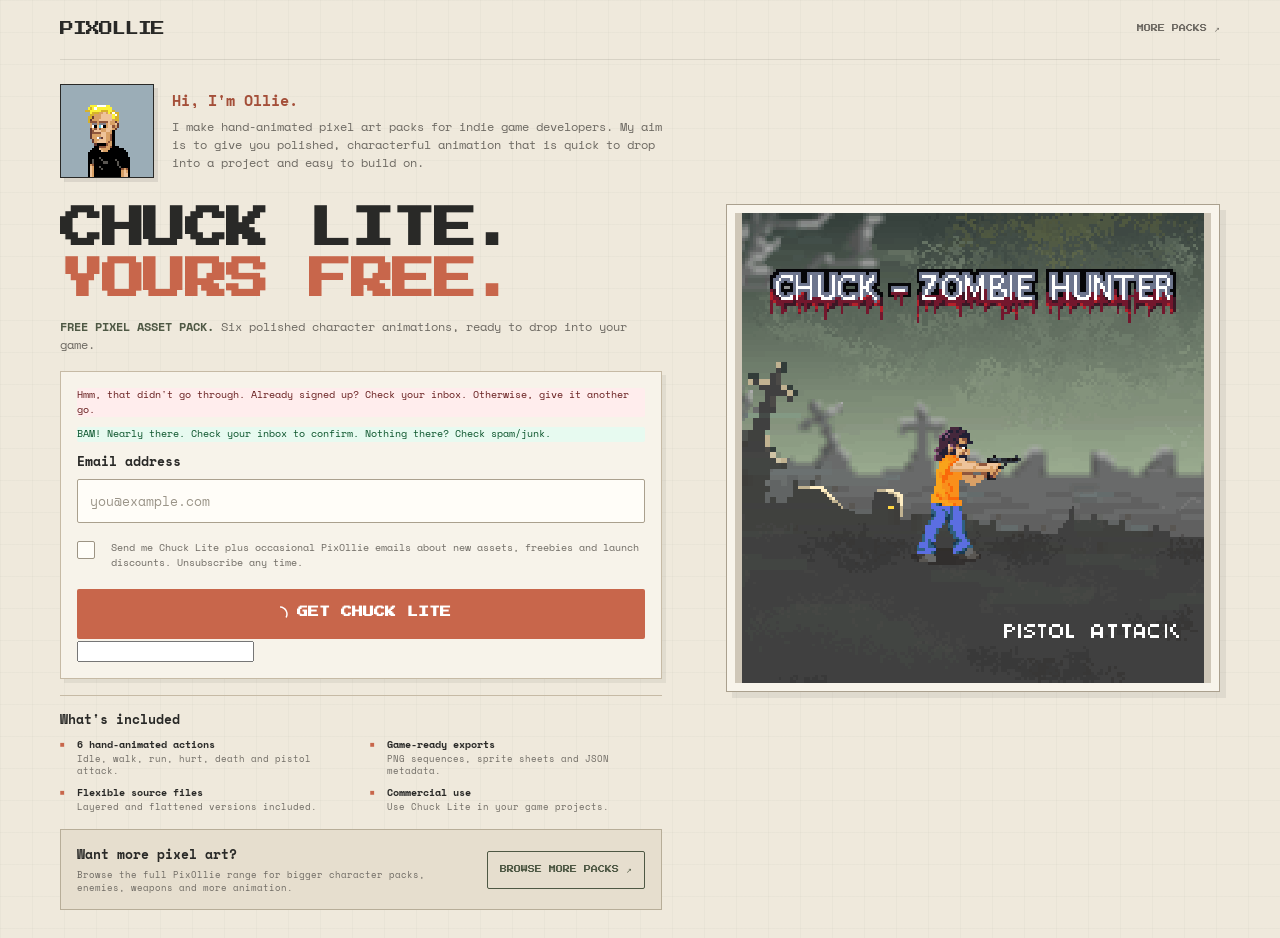
==== index.html @ 33d38ae0 "Add files via upload" ====
<!doctype html>
<html lang="en">
<head>
  <meta charset="utf-8">
  <meta name="viewport" content="width=device-width, initial-scale=1">
  <meta name="description" content="Free hand-animated pixel art game assets from PixOllie. Get Chuck Lite free and browse more pixel art packs.">
  <meta name="theme-color" content="#efe9dc">
  <title>PixOllie | Free Pixel Art Game Assets</title>
  <link rel="canonical" href="https://pixollie.com/">

  <link rel="preconnect" href="https://fonts.googleapis.com">
  <link rel="preconnect" href="https://fonts.gstatic.com" crossorigin>
  <link href="https://fonts.googleapis.com/css2?family=Press+Start+2P&family=Space+Mono:wght@400;700&display=swap" rel="stylesheet">
  <link rel="stylesheet" href="https://sibforms.com/forms/end-form/build/sib-styles.css">
  <link rel="stylesheet" href="styles.css?v=10">

  <style>
    /* Brevo integration overrides. Structure stays Brevo-native so their JS works. */
    .signup-card .sib-form {
      padding: 0 !important;
      background: transparent !important;
      text-align: left !important;
    }

    .signup-card #sib-form-container,
    .signup-card #sib-container {
      width: 100% !important;
      max-width: none !important;
      margin: 0 !important;
      padding: 0 !important;
      background: transparent !important;
      border: 0 !important;
      border-radius: 0 !important;
      text-align: left !important;
    }

    .signup-card #sib-form > div:nth-of-type(1),
    .signup-card #sib-form > div:nth-of-type(2) {
      display: none !important;
    }

    .signup-card #sib-form > div {
      padding: 0 !important;
      margin: 0 !important;
    }

    .signup-card .sib-input,
    .signup-card .sib-optin,
    .signup-card .sib-form-block {
      padding: 0 !important;
      margin: 0 !important;
    }

    .signup-card .form__label-row {
      display: block !important;
    }

    .signup-card .entry__label {
      display: block !important;
      margin: 0 0 8px !important;
      color: var(--ink) !important;
      font-family: "Space Mono", monospace !important;
      font-size: 13px !important;
      font-weight: 700 !important;
    }

    .signup-card .entry__field {
      padding: 0 !important;
      border: 0 !important;
      background: transparent !important;
    }

    .signup-card input.input {
      width: 100% !important;
      height: auto !important;
      padding: 11px 12px !important;
      border: 1px solid #aaa08e !important;
      border-radius: 2px !important;
      outline: none !important;
      background: #fffdf8 !important;
      color: var(--ink) !important;
      font-family: "Space Mono", monospace !important;
      font-size: 13px !important;
    }

    .signup-card .entry__specification {
      display: none !important;
    }

    .signup-card .sib-optin {
      margin-top: 12px !important;
    }

    .signup-card .entry__choice label {
      display: grid !important;
      grid-template-columns: 18px 1fr !important;
      gap: 9px !important;
      align-items: start !important;
      color: var(--muted) !important;
      font-family: "Space Mono", monospace !important;
      font-size: 9px !important;
      line-height: 1.45 !important;
      cursor: pointer !important;
    }

    .signup-card .entry__choice label > span:last-child,
    .signup-card .entry__choice label > span:last-child p {
      margin: 0 !important;
      color: var(--muted) !important;
      font-family: "Space Mono", monospace !important;
      font-size: 9px !important;
      line-height: 1.45 !important;
    }

    .signup-card .checkbox {
      width: 16px !important;
      height: 16px !important;
      margin: 1px 0 0 !important;
      border: 1px solid #9d9484 !important;
      border-radius: 2px !important;
      background: #fffdf8 !important;
    }

    .signup-card .input_replaced:checked + .checkbox {
      border-color: var(--accent) !important;
      background: var(--accent) !important;
    }

    .signup-card .g-recaptcha-v3 {
      display: none !important;
    }

    .signup-card .sib-form-block__button {
      display: inline-flex !important;
      align-items: center !important;
      justify-content: center !important;
      gap: 9px !important;
      width: 100% !important;
      min-height: 50px !important;
      margin-top: 14px !important;
      padding: 14px 18px !important;
      border: 0 !important;
      border-radius: 2px !important;
      background: var(--accent) !important;
      color: #fff !important;
      font-family: "Press Start 2P", monospace !important;
      font-size: 11px !important;
      line-height: 1.35 !important;
      text-align: center !important;
      cursor: pointer !important;
    }

    .signup-card .sib-form-block__button:hover,
    .signup-card .sib-form-block__button:focus-visible {
      background: var(--accent-dark) !important;
    }

    .signup-card .progress-indicator__icon {
      width: 16px !important;
      height: 16px !important;
      min-width: 16px !important;
      max-width: 16px !important;
      flex: 0 0 16px !important;
      fill: currentColor !important;
    }

    .signup-card .sib-form-message-panel {
      max-width: none !important;
      margin: 0 0 10px !important;
      border-width: 1px !important;
      border-radius: 2px !important;
      font-family: "Space Mono", monospace !important;
      font-size: 10px !important;
      text-align: left !important;
    }

    .signup-card .sib-form-message-panel__text {
      justify-content: flex-start !important;
      text-align: left !important;
    }

    .signup-card .sib-notification__icon {
      display: none !important;
    }
  
    /* Fix consent row spacing/alignment */
    .signup-card .entry__choice {
      width: 100% !important;
    }

    .signup-card .entry__choice > label {
      display: flex !important;
      align-items: flex-start !important;
      gap: 12px !important;
      width: 100% !important;
      margin: 0 !important;
      padding: 2px 0 0 !important;
    }

    .signup-card .entry__choice .input_replaced {
      position: absolute !important;
      opacity: 0 !important;
      pointer-events: none !important;
    }

    .signup-card .entry__choice .checkbox {
      flex: 0 0 18px !important;
      width: 18px !important;
      height: 18px !important;
      margin: 1px 0 0 !important;
    }

    .signup-card .entry__choice > label > span:last-child {
      display: block !important;
      flex: 1 1 auto !important;
      min-width: 0 !important;
      margin: 0 !important;
      padding: 0 !important;
    }

    .signup-card .entry__choice > label > span:last-child p {
      margin: 0 !important;
      padding: 0 !important;
      color: var(--muted) !important;
      font-family: "Space Mono", monospace !important;
      font-size: 10px !important;
      line-height: 1.5 !important;
      text-align: left !important;
    }

  
    /* v9: hard reset Brevo consent-row positioning */
    .signup-card .sib-optin .entry__choice {
      width: 100% !important;
      margin: 0 !important;
      padding: 0 !important;
    }

    .signup-card .sib-optin .entry__choice > label {
      position: relative !important;
      display: grid !important;
      grid-template-columns: 20px minmax(0, 1fr) !important;
      column-gap: 14px !important;
      align-items: start !important;
      width: 100% !important;
      margin: 0 !important;
      padding: 0 !important;
    }

    .signup-card .sib-optin .entry__choice > label > .input_replaced {
      position: absolute !important;
      left: 0 !important;
      top: 0 !important;
      width: 20px !important;
      height: 20px !important;
      margin: 0 !important;
      opacity: 0 !important;
      pointer-events: none !important;
    }

    .signup-card .sib-optin .entry__choice > label > .checkbox {
      position: static !important;
      inset: auto !important;
      float: none !important;
      display: block !important;
      grid-column: 1 !important;
      grid-row: 1 !important;
      width: 18px !important;
      height: 18px !important;
      min-width: 18px !important;
      margin: 1px 0 0 !important;
      padding: 0 !important;
      transform: none !important;
    }

    .signup-card .sib-optin .entry__choice > label > span:last-child {
      position: static !important;
      float: none !important;
      display: block !important;
      grid-column: 2 !important;
      grid-row: 1 !important;
      min-width: 0 !important;
      width: auto !important;
      margin: 0 !important;
      padding: 0 !important;
      transform: none !important;
      text-indent: 0 !important;
    }

    .signup-card .sib-optin .entry__choice > label > span:last-child p {
      display: block !important;
      margin: 0 !important;
      padding: 0 !important;
      text-indent: 0 !important;
      color: var(--muted) !important;
      font-family: "Space Mono", monospace !important;
      font-size: 10px !important;
      line-height: 1.5 !important;
      text-align: left !important;
    }

  
    /* v10: constrain Brevo checkbox tick so it cannot render as a giant page-wide checkmark */
    .signup-card .checkbox_tick_positive {
      position: relative !important;
      overflow: hidden !important;
    }

    .signup-card .checkbox_tick_positive::after {
      content: "" !important;
      display: none !important;
      position: absolute !important;
      left: 5px !important;
      top: 1px !important;
      width: 5px !important;
      height: 10px !important;
      border: solid #ffffff !important;
      border-width: 0 2px 2px 0 !important;
      transform: rotate(45deg) !important;
      transform-origin: center !important;
      box-sizing: border-box !important;
    }

    .signup-card .input_replaced:checked + .checkbox_tick_positive::after {
      display: block !important;
    }

  </style>
</head>

<body>
  <main class="page-shell" id="top">
    <header class="topbar">
      <a class="brand" href="#top" aria-label="PixOllie home">PIXOLLIE</a>
      <a class="top-link" href="https://pixollie.itch.io/" target="_blank" rel="noopener noreferrer">MORE PACKS ↗</a>
    </header>

    <section class="about-strip" aria-labelledby="about-title">
      <img class="avatar" src="assets/ollie-avatar.jpg" alt="Pixel art portrait of Ollie, creator of PixOllie">
      <div class="about-copy">
        <h2 id="about-title">Hi, I'm Ollie.</h2>
        <p>
          I make hand-animated pixel art packs for indie game developers.
          My aim is to give you polished, characterful animation that is quick to drop into a project and easy to build on.
        </p>
      </div>
    </section>

    <section class="hero">
      <div class="left-col">
        <div class="intro">
          <h1>CHUCK LITE.<br><span>YOURS FREE.</span></h1>
          <p class="product-summary">
            <strong>FREE PIXEL ASSET PACK.</strong>
            Six polished character animations, ready to drop into your game.
          </p>
        </div>

        <div class="signup-card">
          <div class="sib-form" style="text-align: center;
         background-color: #EFF2F7; 
        
        
        
        ">
  <div id="sib-form-container" class="sib-form-container">
    <div id="error-message" class="sib-form-message-panel" style="font-family:Helvetica, sans-serif; font-size:16px; text-align:left; color:#661d1d; background-color:#ffeded; border-color:#ff4949; border-radius:3px;
        max-width:540px;">
      <div class="sib-form-message-panel__text sib-form-message-panel__text--center">
        <svg viewBox="0 0 512 512" class="sib-icon sib-notification__icon">
          <path d="M256 40c118.621 0 216 96.075 216 216 0 119.291-96.61 216-216 216-119.244 0-216-96.562-216-216 0-119.203 96.602-216 216-216m0-32C119.043 8 8 119.083 8 256c0 136.997 111.043 248 248 248s248-111.003 248-248C504 119.083 392.957 8 256 8zm-11.49 120h22.979c6.823 0 12.274 5.682 11.99 12.5l-7 168c-.268 6.428-5.556 11.5-11.99 11.5h-8.979c-6.433 0-11.722-5.073-11.99-11.5l-7-168c-.283-6.818 5.167-12.5 11.99-12.5zM256 340c-15.464 0-28 12.536-28 28s12.536 28 28 28 28-12.536 28-28-12.536-28-28-28z" />
        </svg>
        <span class="sib-form-message-panel__inner-text">


                Hmm, that didn't go through. Already signed up? Check your inbox. Otherwise, give it another go.
              
            
          </span>
      </div>
    </div>
    <div></div>
    <div id="success-message" class="sib-form-message-panel" style="font-family:Helvetica, sans-serif; font-size:16px; text-align:left; color:#085229; background-color:#e7faf0; border-color:#13ce66; border-radius:3px;
        max-width:540px;">
      <div class="sib-form-message-panel__text sib-form-message-panel__text--center">
        <svg viewBox="0 0 512 512" class="sib-icon sib-notification__icon">
          <path d="M256 8C119.033 8 8 119.033 8 256s111.033 248 248 248 248-111.033 248-248S392.967 8 256 8zm0 464c-118.664 0-216-96.055-216-216 0-118.663 96.055-216 216-216 118.664 0 216 96.055 216 216 0 118.663-96.055 216-216 216zm141.63-274.961L217.15 376.071c-4.705 4.667-12.303 4.637-16.97-.068l-85.878-86.572c-4.667-4.705-4.637-12.303.068-16.97l8.52-8.451c4.705-4.667 12.303-4.637 16.97.068l68.976 69.533 163.441-162.13c4.705-4.667 12.303-4.637 16.97.068l8.451 8.52c4.668 4.705 4.637 12.303-.068 16.97z" />
        </svg>
        <span class="sib-form-message-panel__inner-text">


                BAM! Nearly there. Check your inbox to confirm. Nothing there? Check spam/junk.
             
            
          </span>
      </div>
    </div>
    <div></div>
    <div id="sib-container" class="sib-container--large sib-container--vertical" style="max-width:540px; text-align:center; background-color:rgba(255,255,255,1); border-width:1px; border-style:solid; border-color:#C0CCD9; border-radius:3px; direction:ltr">
      <form id="sib-form" method="POST" action="https://a9a54b87.sibforms.com/serve/[base64]" data-type="subscription">


        <div style="padding: 8px 0;">


          <div class="sib-form-block" style="font-family:Helvetica, sans-serif; font-size:32px; font-weight:700; text-align:left; color:#3C4858; background-color:transparent; text-align:left">
            <p>Newsletter</p>
          </div>



        </div>



        <div style="padding: 8px 0;">


          <div class="sib-form-block" style="font-family:Helvetica, sans-serif; font-size:16px; text-align:left; color:#3C4858; background-color:transparent; text-align:left">
            <div class="sib-text-form-block">
              <p>Subscribe to our newsletter and stay updated.</p>
            </div>
          </div>



        </div>



        <div style="padding: 8px 0;">



          <div class="sib-input sib-form-block">
            <div class="form__entry entry_block">
              <div class="form__label-row ">


                <label class="entry__label" style="font-weight: 700; text-align: left; font-family:Helvetica, sans-serif; font-size:16px; font-weight:700; text-align:left; color:#3c4858;" for="EMAIL" data-required="*">Email address</label>




                <div class="entry__field">

                  <input class="input " type="text" id="EMAIL" name="EMAIL" autocomplete="off" value="" placeholder="you@example.com" data-required="true" required />

                </div>

              </div>

              <label class="entry__error entry__error--primary" style="font-family:Helvetica, sans-serif; font-size:16px; text-align:left; color:#661d1d; background-color:#ffeded; border-color:#ff4949; border-radius:3px;">
              </label>



              <label class="entry__specification" style="font-family:Helvetica, sans-serif; font-size:12px; text-align:left; color:#8390A4; text-align: left ">
                Provide your email address to subscribe. For e.g abc@xyz.com
              </label>

            </div>
          </div>




        </div>



        <div style="padding: 8px 0;">


          <div class="sib-optin sib-form-block">
            <div class="form__entry entry_mcq">
              <div class="form__label-row ">

                <div class="entry__choice" style="">
                  <label>
                    <input type="checkbox" class="input_replaced" value="1" id="OPT_IN" name="OPT_IN" />

                    <span class="checkbox checkbox_tick_positive"
            style="margin-left:"
            ></span><span style="font-family:Helvetica, sans-serif; font-size:14px; text-align:left; color:#3C4858; background-color:transparent;"><p>Send me Chuck Lite plus occasional PixOllie emails about new assets, freebies and launch discounts. Unsubscribe any time.</p></span>

                  </label>
                </div>
              </div>
              <label class="entry__error entry__error--primary" style="font-family:Helvetica, sans-serif; font-size:16px; text-align:left; color:#661d1d; background-color:#ffeded; border-color:#ff4949; border-radius:3px;">
              </label>



              <label class="entry__specification" style="font-family:Helvetica, sans-serif; font-size:12px; text-align:left; color:#8390A4; text-align:left">
                You may unsubscribe at any time.
              </label>

            </div>
          </div>


        </div>



        <div style="padding: 8px 0;">



          <div class="g-recaptcha-v3" data-sitekey="6LcqwIwtAAAAAGyE0R7BsLx7Podfgdk6ShEBvjth" style="display: none"></div>




        </div>



        <div style="padding: 8px 0;">


          <div class="sib-form-block" style="text-align: left">
            <button class="sib-form-block__button sib-form-block__button-with-loader" style="font-family:Helvetica, sans-serif; font-size:16px; font-weight:700; text-align:left; color:#FFFFFF; background-color:#3E4857; border-width:0px; border-radius:3px;" form="sib-form" type="submit">
              <svg class="icon clickable__icon progress-indicator__icon sib-hide-loader-icon" viewBox="0 0 512 512">
                <path d="M460.116 373.846l-20.823-12.022c-5.541-3.199-7.54-10.159-4.663-15.874 30.137-59.886 28.343-131.652-5.386-189.946-33.641-58.394-94.896-95.833-161.827-99.676C261.028 55.961 256 50.751 256 44.352V20.309c0-6.904 5.808-12.337 12.703-11.982 83.556 4.306 160.163 50.864 202.11 123.677 42.063 72.696 44.079 162.316 6.031 236.832-3.14 6.148-10.75 8.461-16.728 5.01z" />
              </svg>
              GET CHUCK LITE
            </button>


          </div>



        </div>



        <input type="text" name="email_address_check" value="" class="input--hidden">


        <input type="hidden" name="locale" value="en">


      </form>
    </div>
  </div>
</div>
        </div>

        <section class="included" aria-labelledby="included-title">
          <h2 id="included-title">What's included</h2>
          <ul>
            <li><strong>6 hand-animated actions</strong><span>Idle, walk, run, hurt, death and pistol attack.</span></li>
            <li><strong>Game-ready exports</strong><span>PNG sequences, sprite sheets and JSON metadata.</span></li>
            <li><strong>Flexible source files</strong><span>Layered and flattened versions included.</span></li>
            <li><strong>Commercial use</strong><span>Use Chuck Lite in your game projects.</span></li>
          </ul>
        </section>

        <section class="more-packs" aria-labelledby="more-title">
          <div class="more-packs-copy">
            <h2 id="more-title">Want more pixel art?</h2>
            <p>Browse the full PixOllie range for bigger character packs, enemies, weapons and more animation.</p>
          </div>
          <a class="secondary-button" href="https://pixollie.itch.io/" target="_blank" rel="noopener noreferrer">
            BROWSE MORE PACKS ↗
          </a>
        </section>
      </div>

      <div class="right-col">
        <div class="showcase">
          <img src="assets/chuck-lite-showcase.gif" alt="Animated showcase of Chuck the Zombie Hunter pixel art asset pack">
        </div>
      </div>
    </section>
  </main>

  <script>
  window.REQUIRED_CODE_ERROR_MESSAGE = 'Please choose a country code';
  window.LOCALE = 'en';




  window.EMAIL_INVALID_MESSAGE = window.SMS_INVALID_MESSAGE = "Nope! Try that again, chief.";





  window.REQUIRED_ERROR_MESSAGE = "Oi! You missed this bit. ";

  window.GENERIC_INVALID_MESSAGE = "Nope! Try that again, chief.";


  window.INVALID_NUMBER = "Nope! Try that again, chief.";




  window.INVALID_DATE = "Please enter a valid date";



  window.REQUIRED_MULTISELECT_MESSAGE = 'Please select at least 1 option';


  window.translation = {
    common: {
      selectedList: '{quantity} list selected',
      selectedLists: '{quantity} lists selected',
      selectedOption: '{quantity} selected',
      selectedOptions: '{quantity} selected',
    }
  };

  var AUTOHIDE = Boolean(0);
</script>



<script defer src="https://sibforms.com/forms/end-form/build/main.js"></script>



<script src="https://www.google.com/recaptcha/api.js?render=6LcqwIwtAAAAAGyE0R7BsLx7Podfgdk6ShEBvjth&hl=en" async defer></script>
  <script src="script.js?v=10"></script>
</body>
</html>
---- styles.css ----
:root {
  --bg: #efe9dc;
  --panel: #f8f4eb;
  --panel-strong: #e6dece;
  --ink: #292927;
  --muted: #6e6a63;
  --line: #c6baa5;
  --accent: #c8664b;
  --accent-dark: #a44f39;
  --olive-dark: #4e5844;
  --error: #9d3f45;
}

* { box-sizing: border-box; }

html, body {
  margin: 0;
  min-width: 320px;
  min-height: 100%;
}

body {
  color: var(--ink);
  background:
    linear-gradient(rgba(41, 41, 39, .028) 1px, transparent 1px),
    linear-gradient(90deg, rgba(41, 41, 39, .028) 1px, transparent 1px),
    var(--bg);
  background-size: 32px 32px;
  font-family: "Space Mono", monospace;
  line-height: 1.45;
}

img {
  display: block;
  max-width: 100%;
}

a { color: inherit; }

.page-shell {
  width: min(1160px, calc(100% - 36px));
  margin: 0 auto;
}

.topbar {
  height: 60px;
  display: flex;
  align-items: center;
  justify-content: space-between;
  border-bottom: 1px solid rgba(41, 41, 39, .12);
}

.brand,
.top-link,
h1,
.primary-button,
.secondary-button {
  font-family: "Press Start 2P", monospace;
}

.brand {
  font-size: 14px;
  letter-spacing: -1px;
  text-decoration: none;
}

.top-link {
  color: var(--muted);
  font-size: 7px;
  text-decoration: none;
}

.top-link:hover,
.top-link:focus-visible {
  color: var(--accent-dark);
}

/* About block: deliberately restrained to the left half of the page. */
.about-strip {
  width: min(610px, 52%);
  display: grid;
  grid-template-columns: 94px minmax(0, 1fr);
  gap: 18px;
  align-items: stretch;
  padding: 24px 0 26px;
}

.avatar {
  width: 94px;
  height: 100%;
  min-height: 94px;
  max-height: 112px;
  object-fit: cover;
  object-position: center 33%;
  image-rendering: pixelated;
  border: 1px solid var(--ink);
  box-shadow: 4px 4px 0 rgba(41, 41, 39, .10);
}

.about-copy {
  display: flex;
  flex-direction: column;
  justify-content: center;
}

.about-strip h2,
.included h2,
.more-packs h2 {
  margin: 0;
  font-family: "Space Mono", monospace;
  font-weight: 700;
}

.about-strip h2 {
  color: var(--accent-dark);
  font-size: 15px;
}

.about-strip p {
  margin: 6px 0 0;
  color: var(--muted);
  font-size: 12px;
  line-height: 1.52;
}

.hero {
  display: grid;
  grid-template-columns: minmax(0, 1fr) minmax(360px, .82fr);
  gap: clamp(34px, 5vw, 66px);
  align-items: start;
  padding: 0 0 28px;
}

.left-col,
.right-col {
  min-width: 0;
}

.intro {
  margin: 0 0 18px;
}

h1 {
  margin: 0;
  color: var(--ink);
  font-size: clamp(29px, 3.6vw, 43px);
  line-height: 1.18;
  letter-spacing: -1.5px;
  text-transform: uppercase;
}

h1 span {
  color: var(--accent);
}

.product-summary {
  margin: 13px 0 0;
  color: var(--muted);
  font-size: 12px;
}

.product-summary strong {
  color: var(--olive-dark);
}

.signup-card {
  max-width: 650px;
  padding: 16px;
  border: 1px solid var(--line);
  background: rgba(248, 244, 235, .95);
  box-shadow: 4px 4px 0 rgba(41, 41, 39, .07);
}

#sib-container,
.sib-form {
  all: unset;
}

.form-label {
  display: block;
  margin-bottom: 8px;
  color: var(--ink);
  font-size: 13px;
  font-weight: 700;
}

.entry__field {
  padding: 0 !important;
  border: 0 !important;
  background: transparent !important;
}

input.input {
  width: 100% !important;
  height: auto !important;
  padding: 11px 12px !important;
  border: 1px solid #aaa08e !important;
  border-radius: 2px !important;
  outline: none !important;
  background: #fffdf8 !important;
  color: var(--ink) !important;
  font-family: "Space Mono", monospace !important;
  font-size: 13px !important;
}

input.input:focus {
  border-color: var(--accent) !important;
  box-shadow: 0 0 0 3px rgba(200, 102, 75, .12) !important;
}

input.input::placeholder {
  color: #9a9488 !important;
  font-family: "Space Mono", monospace !important;
}

.entry__error {
  display: block !important;
  padding: 5px 0 0 !important;
  border: 0 !important;
  background: transparent !important;
  color: var(--error) !important;
  font-family: "Space Mono", monospace !important;
  font-size: 10px !important;
}

.consent-wrap {
  margin-top: 10px;
}

.consent-label {
  display: grid;
  grid-template-columns: 17px 1fr;
  gap: 8px;
  align-items: start;
  color: var(--muted);
  font-size: 9px;
  line-height: 1.42;
  cursor: pointer;
}

.consent-label .input_replaced {
  position: absolute;
  opacity: 0;
  pointer-events: none;
}

.consent-label .checkbox {
  width: 15px !important;
  height: 15px !important;
  margin: 1px 0 0 !important;
  border: 1px solid #9d9484 !important;
  border-radius: 2px !important;
  background: #fffdf8 !important;
}

.input_replaced:checked + .checkbox {
  border-color: var(--accent) !important;
  background: var(--accent) !important;
}

.input_replaced:checked + .checkbox::after {
  border-color: #fff !important;
}

.captcha-wrap {
  height: 64px;
  margin: 9px 0 11px;
  overflow: hidden;
}

.g-recaptcha {
  transform: scale(.78);
  transform-origin: left top;
}

.primary-button {
  display: inline-flex !important;
  align-items: center !important;
  justify-content: center !important;
  gap: 9px !important;
  width: 100% !important;
  height: auto !important;
  min-height: 50px !important;
  padding: 14px 18px !important;
  border: 0 !important;
  border-radius: 2px !important;
  background: var(--accent) !important;
  color: #fff !important;
  box-shadow: none !important;
  font-size: 11px !important;
  line-height: 1.35 !important;
  cursor: pointer;
  overflow: hidden !important;
}

/* Brevo reveals this SVG while submitting. Give it a fixed size so it never expands into the button. */
.primary-button .progress-indicator__icon {
  width: 16px !important;
  height: 16px !important;
  min-width: 16px !important;
  max-width: 16px !important;
  flex: 0 0 16px !important;
  fill: currentColor !important;
}

.primary-button .sib-hide-loader-icon {
  display: none !important;
}

.primary-button:hover,
.primary-button:focus-visible {
  background: var(--accent-dark) !important;
}

.pix-message {
  max-width: none !important;
  margin: 0 0 9px !important;
  border-width: 1px !important;
  border-radius: 2px !important;
  font-family: "Space Mono", monospace !important;
  font-size: 10px !important;
  text-align: left !important;
}

.pix-message svg {
  display: none !important;
}

.pix-message-error {
  color: #6f2f34 !important;
  background: #f3dddd !important;
  border-color: #d59b9f !important;
}

.pix-message-success {
  color: #33452f !important;
  background: #dfe9dc !important;
  border-color: #9db095 !important;
}

.included {
  max-width: 650px;
  margin-top: 16px;
  padding-top: 14px;
  border-top: 1px solid var(--line);
}

.included h2 {
  margin-bottom: 9px;
  font-size: 13px;
}

.included ul {
  margin: 0;
  padding: 0;
  list-style: none;
  display: grid;
  grid-template-columns: 1fr 1fr;
  gap: 8px 18px;
}

.included li {
  position: relative;
  padding-left: 17px;
  color: var(--muted);
  font-size: 9px;
  line-height: 1.4;
}

.included li::before {
  content: "■";
  position: absolute;
  top: 1px;
  left: 0;
  color: var(--accent);
  font-size: 8px;
}

.included strong,
.included span {
  display: block;
}

.included strong {
  color: var(--ink);
  font-size: 10px;
}

.included span {
  margin-top: 1px;
}

.more-packs {
  max-width: 650px;
  margin-top: 16px;
  padding: 15px 16px;
  display: grid;
  grid-template-columns: minmax(0, 1fr) auto;
  gap: 18px;
  align-items: center;
  border: 1px solid #b7ad98;
  background: var(--panel-strong);
}

.more-packs h2 {
  font-size: 13px;
}

.more-packs p {
  margin: 4px 0 0;
  color: var(--muted);
  font-size: 9px;
  line-height: 1.45;
}

.secondary-button {
  justify-self: end;
  display: inline-flex;
  align-items: center;
  justify-content: center;
  min-height: 38px;
  padding: 10px 12px;
  border: 1px solid var(--olive-dark);
  border-radius: 2px;
  background: transparent;
  color: var(--olive-dark);
  font-size: 7px;
  text-decoration: none;
  white-space: nowrap;
}

.secondary-button:hover,
.secondary-button:focus-visible {
  background: var(--olive-dark);
  color: var(--panel);
}

.right-col {
  align-self: start;
  padding: 0 !important;
  margin: 0 !important;
}

.showcase {
  margin: 0 !important;
  padding: 8px;
  border: 1px solid #aaa08e;
  background: var(--panel);
  box-shadow: 6px 6px 0 rgba(41, 41, 39, .08);
}

.showcase img {
  width: 100%;
  height: auto;
  max-height: 470px;
  object-fit: contain;
  image-rendering: pixelated;
  background: #cfc7b8;
}

@media (max-width: 900px) {
  .about-strip {
    width: min(610px, 100%);
  }

  .hero {
    grid-template-columns: 1fr;
  }

  .right-col {
    width: min(560px, 100%);
  }
}

@media (max-width: 640px) {
  .page-shell {
    width: min(100% - 24px, 1160px);
  }

  .topbar {
    height: 54px;
  }

  .about-strip {
    width: 100%;
    grid-template-columns: 78px minmax(0, 1fr);
    gap: 14px;
    padding: 20px 0;
  }

  .avatar {
    width: 78px;
    min-height: 78px;
    max-height: 98px;
  }

  h1 {
    font-size: clamp(27px, 9.5vw, 38px);
  }

  .signup-card {
    padding: 13px;
  }

  .included ul {
    grid-template-columns: 1fr;
  }

  .more-packs {
    grid-template-columns: 1fr;
    gap: 10px;
  }

  .secondary-button {
    width: 100%;
    justify-self: stretch;
  }

  .g-recaptcha {
    transform: scale(.72);
  }
}

@media (max-width: 390px) {
  .g-recaptcha {
    transform: scale(.66);
  }
}
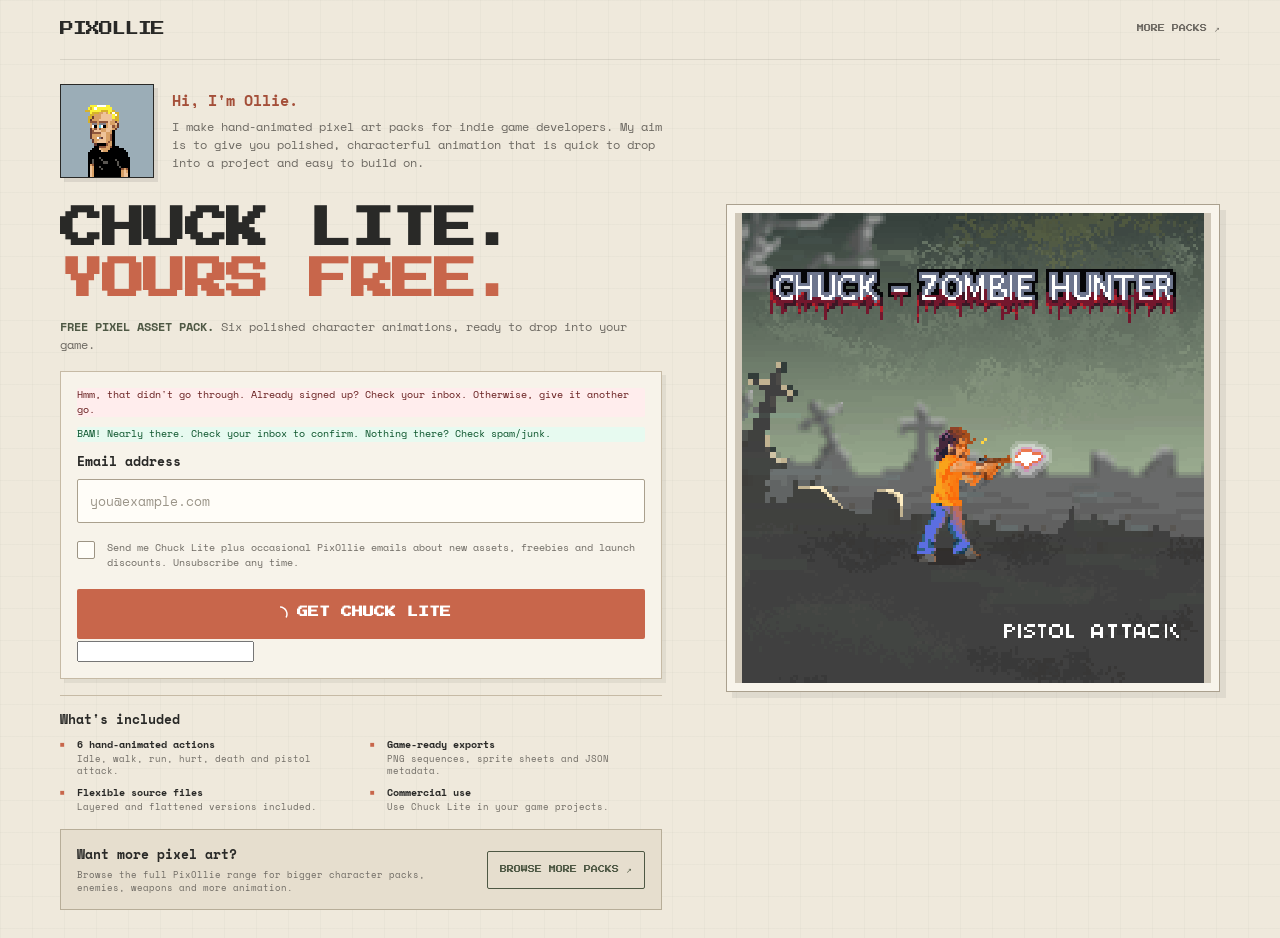
==== commit 841510b5: "Add files via upload" ====
--- a/index.html
+++ b/index.html
@@ -12,7 +12,7 @@
   <link rel="preconnect" href="https://fonts.gstatic.com" crossorigin>
   <link href="https://fonts.googleapis.com/css2?family=Press+Start+2P&family=Space+Mono:wght@400;700&display=swap" rel="stylesheet">
   <link rel="stylesheet" href="https://sibforms.com/forms/end-form/build/sib-styles.css">
-  <link rel="stylesheet" href="styles.css?v=10">
+  <link rel="stylesheet" href="styles.css?v=11">
 
   <style>
     /* Brevo integration overrides. Structure stays Brevo-native so their JS works. */
@@ -325,6 +325,48 @@
       display: block !important;
     }
 
+  
+    /* v11: use the real checkbox instead of Brevo's custom pseudo-element checkbox.
+       This removes the stray giant white tick completely while preserving Brevo submission logic. */
+    .signup-card .sib-optin .entry__choice > label {
+      display: grid !important;
+      grid-template-columns: 18px minmax(0, 1fr) !important;
+      column-gap: 12px !important;
+      align-items: start !important;
+    }
+
+    .signup-card .sib-optin .entry__choice .input_replaced {
+      position: static !important;
+      display: block !important;
+      grid-column: 1 !important;
+      grid-row: 1 !important;
+      width: 16px !important;
+      height: 16px !important;
+      margin: 2px 0 0 !important;
+      padding: 0 !important;
+      opacity: 1 !important;
+      pointer-events: auto !important;
+      appearance: auto !important;
+      -webkit-appearance: checkbox !important;
+      accent-color: #c8664b !important;
+      transform: none !important;
+    }
+
+    .signup-card .sib-optin .entry__choice .checkbox,
+    .signup-card .sib-optin .entry__choice .checkbox::before,
+    .signup-card .sib-optin .entry__choice .checkbox::after {
+      display: none !important;
+      content: none !important;
+    }
+
+    .signup-card .sib-optin .entry__choice > label > span:last-child {
+      grid-column: 2 !important;
+      grid-row: 1 !important;
+      margin: 0 !important;
+      padding: 0 !important;
+      min-width: 0 !important;
+    }
+
   </style>
 </head>
 
@@ -627,6 +669,6 @@
 
 
 <script src="https://www.google.com/recaptcha/api.js?render=6LcqwIwtAAAAAGyE0R7BsLx7Podfgdk6ShEBvjth&hl=en" async defer></script>
-  <script src="script.js?v=10"></script>
+  <script src="script.js?v=11"></script>
 </body>
 </html>
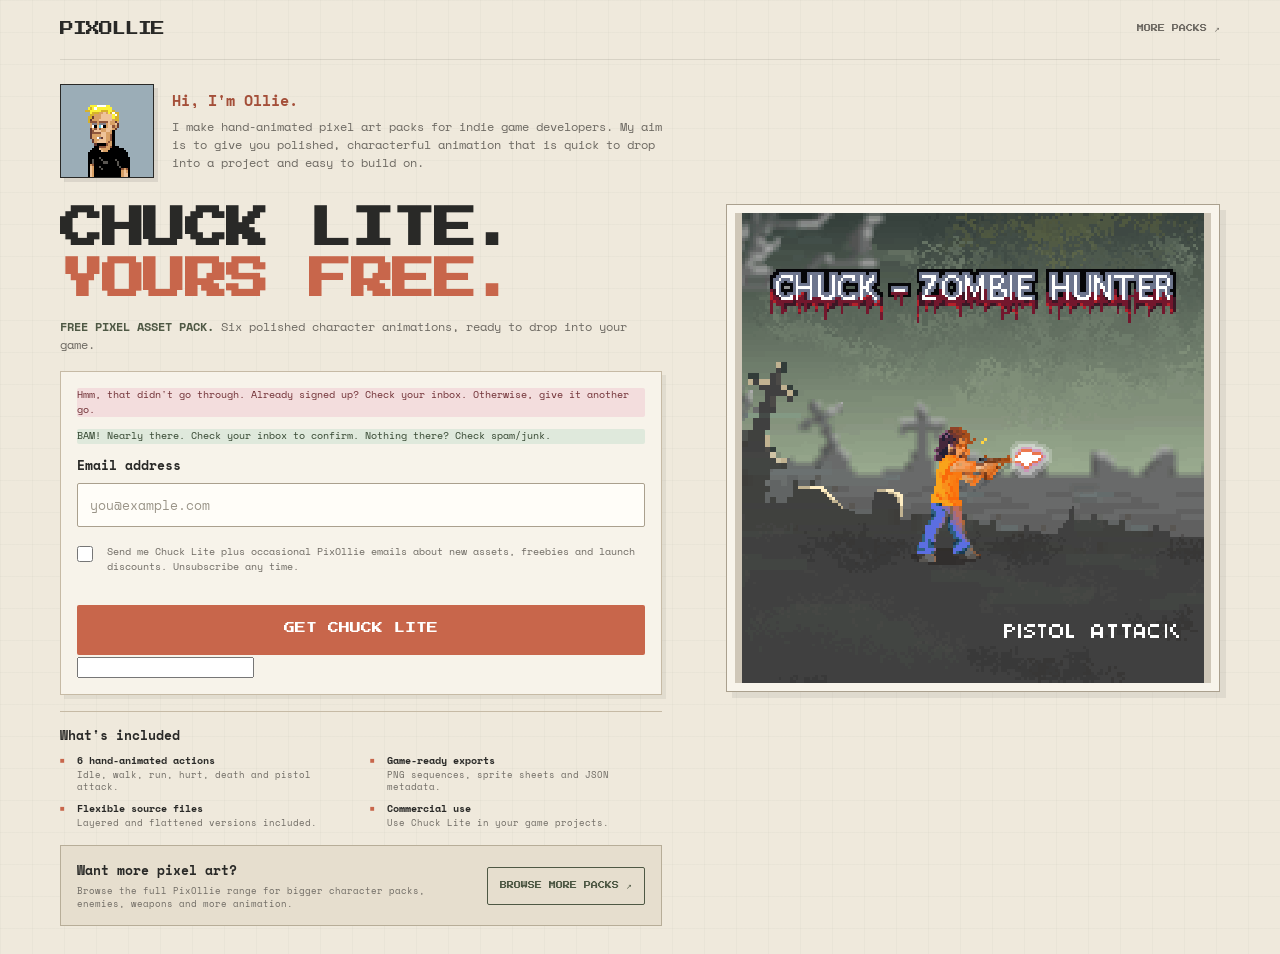
==== commit 5529a32f: "Add files via upload" ====
--- a/index.html
+++ b/index.html
@@ -7,369 +7,63 @@
   <meta name="theme-color" content="#efe9dc">
   <title>PixOllie | Free Pixel Art Game Assets</title>
   <link rel="canonical" href="https://pixollie.com/">
-
   <link rel="preconnect" href="https://fonts.googleapis.com">
   <link rel="preconnect" href="https://fonts.gstatic.com" crossorigin>
   <link href="https://fonts.googleapis.com/css2?family=Press+Start+2P&family=Space+Mono:wght@400;700&display=swap" rel="stylesheet">
   <link rel="stylesheet" href="https://sibforms.com/forms/end-form/build/sib-styles.css">
-  <link rel="stylesheet" href="styles.css?v=11">
-
+  <link rel="stylesheet" href="styles.css?v=12">
   <style>
-    /* Brevo integration overrides. Structure stays Brevo-native so their JS works. */
-    .signup-card .sib-form {
-      padding: 0 !important;
-      background: transparent !important;
-      text-align: left !important;
+    /* Brevo form: one clean override set, no accumulated patches. */
+    .signup-card .sib-form,
+    .signup-card .sib-form-container,
+    .signup-card #sib-container {
+      width:100% !important; max-width:none !important; margin:0 !important; padding:0 !important;
+      background:transparent !important; border:0 !important; border-radius:0 !important; text-align:left !important;
     }
-
-    .signup-card #sib-form-container,
-    .signup-card #sib-container {
-      width: 100% !important;
-      max-width: none !important;
-      margin: 0 !important;
-      padding: 0 !important;
-      background: transparent !important;
-      border: 0 !important;
-      border-radius: 0 !important;
-      text-align: left !important;
+    .signup-card .brevo-field { margin:0 0 12px; }
+    .signup-card .entry__label {
+      display:block !important; margin:0 0 8px !important; color:var(--ink) !important;
+      font-family:"Space Mono",monospace !important; font-size:13px !important; font-weight:700 !important;
     }
-
-    .signup-card #sib-form > div:nth-of-type(1),
-    .signup-card #sib-form > div:nth-of-type(2) {
-      display: none !important;
+    .signup-card .entry__field { padding:0 !important; border:0 !important; background:transparent !important; }
+    .signup-card input.input {
+      width:100% !important; height:auto !important; padding:11px 12px !important;
+      border:1px solid #aaa08e !important; border-radius:2px !important; outline:none !important;
+      background:#fffdf8 !important; color:var(--ink) !important;
+      font-family:"Space Mono",monospace !important; font-size:13px !important;
     }
-
-    .signup-card #sib-form > div {
-      padding: 0 !important;
-      margin: 0 !important;
+    .signup-card input.input:focus { border-color:var(--accent) !important; box-shadow:0 0 0 3px rgba(200,102,75,.12) !important; }
+    .signup-card .entry__error {
+      display:block !important; padding:5px 0 0 !important; border:0 !important; background:transparent !important;
+      color:var(--error) !important; font-family:"Space Mono",monospace !important; font-size:10px !important;
     }
-
-    .signup-card .sib-input,
-    .signup-card .sib-optin,
-    .signup-card .sib-form-block {
-      padding: 0 !important;
-      margin: 0 !important;
+    .signup-card .consent-label {
+      display:grid !important; grid-template-columns:18px minmax(0,1fr) !important; column-gap:12px !important;
+      align-items:start !important; width:100% !important; margin:0 !important; padding:0 !important; cursor:pointer !important;
     }
-
-    .signup-card .form__label-row {
-      display: block !important;
+    .signup-card .consent-label .input_replaced {
+      position:static !important; display:block !important; width:16px !important; height:16px !important;
+      margin:2px 0 0 !important; padding:0 !important; opacity:1 !important; pointer-events:auto !important;
+      appearance:auto !important; -webkit-appearance:checkbox !important; accent-color:#c8664b !important;
     }
-
-    .signup-card .entry__label {
-      display: block !important;
-      margin: 0 0 8px !important;
-      color: var(--ink) !important;
-      font-family: "Space Mono", monospace !important;
-      font-size: 13px !important;
-      font-weight: 700 !important;
+    .signup-card .consent-copy {
+      display:block !important; min-width:0 !important; margin:0 !important; padding:0 !important;
+      color:var(--muted) !important; font-family:"Space Mono",monospace !important; font-size:10px !important;
+      line-height:1.5 !important; text-align:left !important;
     }
-
-    .signup-card .entry__field {
-      padding: 0 !important;
-      border: 0 !important;
-      background: transparent !important;
+    .signup-card .g-recaptcha-v3 { display:none !important; }
+    .signup-card .primary-button { margin-top:14px !important; }
+    .signup-card .progress-indicator__icon {
+      width:16px !important; height:16px !important; min-width:16px !important; max-width:16px !important; flex:0 0 16px !important;
     }
-
-    .signup-card input.input {
-      width: 100% !important;
-      height: auto !important;
-      padding: 11px 12px !important;
-      border: 1px solid #aaa08e !important;
-      border-radius: 2px !important;
-      outline: none !important;
-      background: #fffdf8 !important;
-      color: var(--ink) !important;
-      font-family: "Space Mono", monospace !important;
-      font-size: 13px !important;
+    .signup-card .sib-form-message-panel {
+      max-width:none !important; margin:0 0 12px !important; border-width:1px !important; border-radius:2px !important;
+      font-family:"Space Mono",monospace !important; font-size:10px !important; text-align:left !important;
     }
-
-    .signup-card .entry__specification {
-      display: none !important;
-    }
-
-    .signup-card .sib-optin {
-      margin-top: 12px !important;
-    }
-
-    .signup-card .entry__choice label {
-      display: grid !important;
-      grid-template-columns: 18px 1fr !important;
-      gap: 9px !important;
-      align-items: start !important;
-      color: var(--muted) !important;
-      font-family: "Space Mono", monospace !important;
-      font-size: 9px !important;
-      line-height: 1.45 !important;
-      cursor: pointer !important;
-    }
-
-    .signup-card .entry__choice label > span:last-child,
-    .signup-card .entry__choice label > span:last-child p {
-      margin: 0 !important;
-      color: var(--muted) !important;
-      font-family: "Space Mono", monospace !important;
-      font-size: 9px !important;
-      line-height: 1.45 !important;
-    }
-
-    .signup-card .checkbox {
-      width: 16px !important;
-      height: 16px !important;
-      margin: 1px 0 0 !important;
-      border: 1px solid #9d9484 !important;
-      border-radius: 2px !important;
-      background: #fffdf8 !important;
-    }
-
-    .signup-card .input_replaced:checked + .checkbox {
-      border-color: var(--accent) !important;
-      background: var(--accent) !important;
-    }
-
-    .signup-card .g-recaptcha-v3 {
-      display: none !important;
-    }
-
-    .signup-card .sib-form-block__button {
-      display: inline-flex !important;
-      align-items: center !important;
-      justify-content: center !important;
-      gap: 9px !important;
-      width: 100% !important;
-      min-height: 50px !important;
-      margin-top: 14px !important;
-      padding: 14px 18px !important;
-      border: 0 !important;
-      border-radius: 2px !important;
-      background: var(--accent) !important;
-      color: #fff !important;
-      font-family: "Press Start 2P", monospace !important;
-      font-size: 11px !important;
-      line-height: 1.35 !important;
-      text-align: center !important;
-      cursor: pointer !important;
-    }
-
-    .signup-card .sib-form-block__button:hover,
-    .signup-card .sib-form-block__button:focus-visible {
-      background: var(--accent-dark) !important;
-    }
-
-    .signup-card .progress-indicator__icon {
-      width: 16px !important;
-      height: 16px !important;
-      min-width: 16px !important;
-      max-width: 16px !important;
-      flex: 0 0 16px !important;
-      fill: currentColor !important;
-    }
-
-    .signup-card .sib-form-message-panel {
-      max-width: none !important;
-      margin: 0 0 10px !important;
-      border-width: 1px !important;
-      border-radius: 2px !important;
-      font-family: "Space Mono", monospace !important;
-      font-size: 10px !important;
-      text-align: left !important;
-    }
-
-    .signup-card .sib-form-message-panel__text {
-      justify-content: flex-start !important;
-      text-align: left !important;
-    }
-
-    .signup-card .sib-notification__icon {
-      display: none !important;
-    }
-  
-    /* Fix consent row spacing/alignment */
-    .signup-card .entry__choice {
-      width: 100% !important;
-    }
-
-    .signup-card .entry__choice > label {
-      display: flex !important;
-      align-items: flex-start !important;
-      gap: 12px !important;
-      width: 100% !important;
-      margin: 0 !important;
-      padding: 2px 0 0 !important;
-    }
-
-    .signup-card .entry__choice .input_replaced {
-      position: absolute !important;
-      opacity: 0 !important;
-      pointer-events: none !important;
-    }
-
-    .signup-card .entry__choice .checkbox {
-      flex: 0 0 18px !important;
-      width: 18px !important;
-      height: 18px !important;
-      margin: 1px 0 0 !important;
-    }
-
-    .signup-card .entry__choice > label > span:last-child {
-      display: block !important;
-      flex: 1 1 auto !important;
-      min-width: 0 !important;
-      margin: 0 !important;
-      padding: 0 !important;
-    }
-
-    .signup-card .entry__choice > label > span:last-child p {
-      margin: 0 !important;
-      padding: 0 !important;
-      color: var(--muted) !important;
-      font-family: "Space Mono", monospace !important;
-      font-size: 10px !important;
-      line-height: 1.5 !important;
-      text-align: left !important;
-    }
-
-  
-    /* v9: hard reset Brevo consent-row positioning */
-    .signup-card .sib-optin .entry__choice {
-      width: 100% !important;
-      margin: 0 !important;
-      padding: 0 !important;
-    }
-
-    .signup-card .sib-optin .entry__choice > label {
-      position: relative !important;
-      display: grid !important;
-      grid-template-columns: 20px minmax(0, 1fr) !important;
-      column-gap: 14px !important;
-      align-items: start !important;
-      width: 100% !important;
-      margin: 0 !important;
-      padding: 0 !important;
-    }
-
-    .signup-card .sib-optin .entry__choice > label > .input_replaced {
-      position: absolute !important;
-      left: 0 !important;
-      top: 0 !important;
-      width: 20px !important;
-      height: 20px !important;
-      margin: 0 !important;
-      opacity: 0 !important;
-      pointer-events: none !important;
-    }
-
-    .signup-card .sib-optin .entry__choice > label > .checkbox {
-      position: static !important;
-      inset: auto !important;
-      float: none !important;
-      display: block !important;
-      grid-column: 1 !important;
-      grid-row: 1 !important;
-      width: 18px !important;
-      height: 18px !important;
-      min-width: 18px !important;
-      margin: 1px 0 0 !important;
-      padding: 0 !important;
-      transform: none !important;
-    }
-
-    .signup-card .sib-optin .entry__choice > label > span:last-child {
-      position: static !important;
-      float: none !important;
-      display: block !important;
-      grid-column: 2 !important;
-      grid-row: 1 !important;
-      min-width: 0 !important;
-      width: auto !important;
-      margin: 0 !important;
-      padding: 0 !important;
-      transform: none !important;
-      text-indent: 0 !important;
-    }
-
-    .signup-card .sib-optin .entry__choice > label > span:last-child p {
-      display: block !important;
-      margin: 0 !important;
-      padding: 0 !important;
-      text-indent: 0 !important;
-      color: var(--muted) !important;
-      font-family: "Space Mono", monospace !important;
-      font-size: 10px !important;
-      line-height: 1.5 !important;
-      text-align: left !important;
-    }
-
-  
-    /* v10: constrain Brevo checkbox tick so it cannot render as a giant page-wide checkmark */
-    .signup-card .checkbox_tick_positive {
-      position: relative !important;
-      overflow: hidden !important;
-    }
-
-    .signup-card .checkbox_tick_positive::after {
-      content: "" !important;
-      display: none !important;
-      position: absolute !important;
-      left: 5px !important;
-      top: 1px !important;
-      width: 5px !important;
-      height: 10px !important;
-      border: solid #ffffff !important;
-      border-width: 0 2px 2px 0 !important;
-      transform: rotate(45deg) !important;
-      transform-origin: center !important;
-      box-sizing: border-box !important;
-    }
-
-    .signup-card .input_replaced:checked + .checkbox_tick_positive::after {
-      display: block !important;
-    }
-
-  
-    /* v11: use the real checkbox instead of Brevo's custom pseudo-element checkbox.
-       This removes the stray giant white tick completely while preserving Brevo submission logic. */
-    .signup-card .sib-optin .entry__choice > label {
-      display: grid !important;
-      grid-template-columns: 18px minmax(0, 1fr) !important;
-      column-gap: 12px !important;
-      align-items: start !important;
-    }
-
-    .signup-card .sib-optin .entry__choice .input_replaced {
-      position: static !important;
-      display: block !important;
-      grid-column: 1 !important;
-      grid-row: 1 !important;
-      width: 16px !important;
-      height: 16px !important;
-      margin: 2px 0 0 !important;
-      padding: 0 !important;
-      opacity: 1 !important;
-      pointer-events: auto !important;
-      appearance: auto !important;
-      -webkit-appearance: checkbox !important;
-      accent-color: #c8664b !important;
-      transform: none !important;
-    }
-
-    .signup-card .sib-optin .entry__choice .checkbox,
-    .signup-card .sib-optin .entry__choice .checkbox::before,
-    .signup-card .sib-optin .entry__choice .checkbox::after {
-      display: none !important;
-      content: none !important;
-    }
-
-    .signup-card .sib-optin .entry__choice > label > span:last-child {
-      grid-column: 2 !important;
-      grid-row: 1 !important;
-      margin: 0 !important;
-      padding: 0 !important;
-      min-width: 0 !important;
-    }
-
+    .signup-card .sib-form-message-panel__text { justify-content:flex-start !important; text-align:left !important; }
+    .signup-card .sib-notification__icon { display:none !important; }
   </style>
 </head>
-
 <body>
   <main class="page-shell" id="top">
     <header class="topbar">
@@ -381,10 +75,7 @@
       <img class="avatar" src="assets/ollie-avatar.jpg" alt="Pixel art portrait of Ollie, creator of PixOllie">
       <div class="about-copy">
         <h2 id="about-title">Hi, I'm Ollie.</h2>
-        <p>
-          I make hand-animated pixel art packs for indie game developers.
-          My aim is to give you polished, characterful animation that is quick to drop into a project and easy to build on.
-        </p>
+        <p>I make hand-animated pixel art packs for indie game developers. My aim is to give you polished, characterful animation that is quick to drop into a project and easy to build on.</p>
       </div>
     </section>
 
@@ -392,203 +83,59 @@
       <div class="left-col">
         <div class="intro">
           <h1>CHUCK LITE.<br><span>YOURS FREE.</span></h1>
-          <p class="product-summary">
-            <strong>FREE PIXEL ASSET PACK.</strong>
-            Six polished character animations, ready to drop into your game.
-          </p>
+          <p class="product-summary"><strong>FREE PIXEL ASSET PACK.</strong> Six polished character animations, ready to drop into your game.</p>
         </div>
 
         <div class="signup-card">
-          <div class="sib-form" style="text-align: center;
-         background-color: #EFF2F7; 
-        
-        
-        
-        ">
-  <div id="sib-form-container" class="sib-form-container">
-    <div id="error-message" class="sib-form-message-panel" style="font-family:Helvetica, sans-serif; font-size:16px; text-align:left; color:#661d1d; background-color:#ffeded; border-color:#ff4949; border-radius:3px;
-        max-width:540px;">
-      <div class="sib-form-message-panel__text sib-form-message-panel__text--center">
-        <svg viewBox="0 0 512 512" class="sib-icon sib-notification__icon">
-          <path d="M256 40c118.621 0 216 96.075 216 216 0 119.291-96.61 216-216 216-119.244 0-216-96.562-216-216 0-119.203 96.602-216 216-216m0-32C119.043 8 8 119.083 8 256c0 136.997 111.043 248 248 248s248-111.003 248-248C504 119.083 392.957 8 256 8zm-11.49 120h22.979c6.823 0 12.274 5.682 11.99 12.5l-7 168c-.268 6.428-5.556 11.5-11.99 11.5h-8.979c-6.433 0-11.722-5.073-11.99-11.5l-7-168c-.283-6.818 5.167-12.5 11.99-12.5zM256 340c-15.464 0-28 12.536-28 28s12.536 28 28 28 28-12.536 28-28-12.536-28-28-28z" />
-        </svg>
-        <span class="sib-form-message-panel__inner-text">
-
-
-                Hmm, that didn't go through. Already signed up? Check your inbox. Otherwise, give it another go.
-              
-            
-          </span>
-      </div>
-    </div>
-    <div></div>
-    <div id="success-message" class="sib-form-message-panel" style="font-family:Helvetica, sans-serif; font-size:16px; text-align:left; color:#085229; background-color:#e7faf0; border-color:#13ce66; border-radius:3px;
-        max-width:540px;">
-      <div class="sib-form-message-panel__text sib-form-message-panel__text--center">
-        <svg viewBox="0 0 512 512" class="sib-icon sib-notification__icon">
-          <path d="M256 8C119.033 8 8 119.033 8 256s111.033 248 248 248 248-111.033 248-248S392.967 8 256 8zm0 464c-118.664 0-216-96.055-216-216 0-118.663 96.055-216 216-216 118.664 0 216 96.055 216 216 0 118.663-96.055 216-216 216zm141.63-274.961L217.15 376.071c-4.705 4.667-12.303 4.637-16.97-.068l-85.878-86.572c-4.667-4.705-4.637-12.303.068-16.97l8.52-8.451c4.705-4.667 12.303-4.637 16.97.068l68.976 69.533 163.441-162.13c4.705-4.667 12.303-4.637 16.97.068l8.451 8.52c4.668 4.705 4.637 12.303-.068 16.97z" />
-        </svg>
-        <span class="sib-form-message-panel__inner-text">
-
-
-                BAM! Nearly there. Check your inbox to confirm. Nothing there? Check spam/junk.
-             
-            
-          </span>
-      </div>
-    </div>
-    <div></div>
-    <div id="sib-container" class="sib-container--large sib-container--vertical" style="max-width:540px; text-align:center; background-color:rgba(255,255,255,1); border-width:1px; border-style:solid; border-color:#C0CCD9; border-radius:3px; direction:ltr">
-      <form id="sib-form" method="POST" action="https://a9a54b87.sibforms.com/serve/[base64]" data-type="subscription">
-
-
-        <div style="padding: 8px 0;">
-
-
-          <div class="sib-form-block" style="font-family:Helvetica, sans-serif; font-size:32px; font-weight:700; text-align:left; color:#3C4858; background-color:transparent; text-align:left">
-            <p>Newsletter</p>
+          <div id="error-message" class="sib-form-message-panel pix-message pix-message-error">
+            <div class="sib-form-message-panel__text"><span class="sib-form-message-panel__inner-text">Hmm, that didn't go through. Already signed up? Check your inbox. Otherwise, give it another go.</span></div>
+          </div>
+          <div id="success-message" class="sib-form-message-panel pix-message pix-message-success">
+            <div class="sib-form-message-panel__text"><span class="sib-form-message-panel__inner-text">BAM! Nearly there. Check your inbox to confirm. Nothing there? Check spam/junk.</span></div>
           </div>
 
+          <div class="sib-form">
+            <div id="sib-form-container" class="sib-form-container">
+              <div id="sib-container">
+                <form id="sib-form" method="POST" action="https://a9a54b87.sibforms.com/serve/[base64]" data-type="subscription">
+                  <div class="brevo-field sib-input sib-form-block">
+                    <div class="form__entry entry_block">
+                      <div class="form__label-row">
+                        <label class="entry__label" for="EMAIL" data-required="*">Email address</label>
+                        <div class="entry__field">
+                          <input class="input" type="text" id="EMAIL" name="EMAIL" autocomplete="email" value="" placeholder="you@example.com" data-required="true" required>
+                        </div>
+                      </div>
+                      <label class="entry__error entry__error--primary"></label>
+                    </div>
+                  </div>
 
+                  <div class="brevo-field sib-optin sib-form-block">
+                    <div class="form__entry entry_mcq">
+                      <div class="form__label-row">
+                        <div class="entry__choice">
+                          <label class="consent-label">
+                            <input type="checkbox" class="input_replaced" value="1" id="OPT_IN" name="OPT_IN">
+                            <span class="consent-copy">Send me Chuck Lite plus occasional PixOllie emails about new assets, freebies and launch discounts. Unsubscribe any time.</span>
+                          </label>
+                        </div>
+                      </div>
+                      <label class="entry__error entry__error--primary"></label>
+                    </div>
+                  </div>
 
-        </div>
+                  <div class="g-recaptcha-v3" data-sitekey="6LcqwIwtAAAAAGyE0R7BsLx7Podfgdk6ShEBvjth" style="display:none"></div>
 
-
-
-        <div style="padding: 8px 0;">
-
-
-          <div class="sib-form-block" style="font-family:Helvetica, sans-serif; font-size:16px; text-align:left; color:#3C4858; background-color:transparent; text-align:left">
-            <div class="sib-text-form-block">
-              <p>Subscribe to our newsletter and stay updated.</p>
+                  <button class="primary-button sib-form-block__button sib-form-block__button-with-loader" form="sib-form" type="submit">
+                    <svg class="icon clickable__icon progress-indicator__icon sib-hide-loader-icon" viewBox="0 0 512 512" aria-hidden="true"><path d="M460.116 373.846l-20.823-12.022c-5.541-3.199-7.54-10.159-4.663-15.874 30.137-59.886 28.343-131.652-5.386-189.946-33.641-58.394-95.833-99.676-161.827-99.676C261.028 55.961 256 50.751 256 44.352V20.309c0-6.904 5.808-12.337 12.703-11.982 83.556 4.306 160.163 50.864 202.11 123.677 42.063 72.696 44.079 162.316 6.031 236.832-3.14 6.148-10.75 8.461-16.728 5.01z"></path></svg>
+                    <span>GET CHUCK LITE</span>
+                  </button>
+                  <input type="text" name="email_address_check" value="" class="input--hidden">
+                  <input type="hidden" name="locale" value="en">
+                </form>
+              </div>
             </div>
           </div>
-
-
-
-        </div>
-
-
-
-        <div style="padding: 8px 0;">
-
-
-
-          <div class="sib-input sib-form-block">
-            <div class="form__entry entry_block">
-              <div class="form__label-row ">
-
-
-                <label class="entry__label" style="font-weight: 700; text-align: left; font-family:Helvetica, sans-serif; font-size:16px; font-weight:700; text-align:left; color:#3c4858;" for="EMAIL" data-required="*">Email address</label>
-
-
-
-
-                <div class="entry__field">
-
-                  <input class="input " type="text" id="EMAIL" name="EMAIL" autocomplete="off" value="" placeholder="you@example.com" data-required="true" required />
-
-                </div>
-
-              </div>
-
-              <label class="entry__error entry__error--primary" style="font-family:Helvetica, sans-serif; font-size:16px; text-align:left; color:#661d1d; background-color:#ffeded; border-color:#ff4949; border-radius:3px;">
-              </label>
-
-
-
-              <label class="entry__specification" style="font-family:Helvetica, sans-serif; font-size:12px; text-align:left; color:#8390A4; text-align: left ">
-                Provide your email address to subscribe. For e.g abc@xyz.com
-              </label>
-
-            </div>
-          </div>
-
-
-
-
-        </div>
-
-
-
-        <div style="padding: 8px 0;">
-
-
-          <div class="sib-optin sib-form-block">
-            <div class="form__entry entry_mcq">
-              <div class="form__label-row ">
-
-                <div class="entry__choice" style="">
-                  <label>
-                    <input type="checkbox" class="input_replaced" value="1" id="OPT_IN" name="OPT_IN" />
-
-                    <span class="checkbox checkbox_tick_positive"
-            style="margin-left:"
-            ></span><span style="font-family:Helvetica, sans-serif; font-size:14px; text-align:left; color:#3C4858; background-color:transparent;"><p>Send me Chuck Lite plus occasional PixOllie emails about new assets, freebies and launch discounts. Unsubscribe any time.</p></span>
-
-                  </label>
-                </div>
-              </div>
-              <label class="entry__error entry__error--primary" style="font-family:Helvetica, sans-serif; font-size:16px; text-align:left; color:#661d1d; background-color:#ffeded; border-color:#ff4949; border-radius:3px;">
-              </label>
-
-
-
-              <label class="entry__specification" style="font-family:Helvetica, sans-serif; font-size:12px; text-align:left; color:#8390A4; text-align:left">
-                You may unsubscribe at any time.
-              </label>
-
-            </div>
-          </div>
-
-
-        </div>
-
-
-
-        <div style="padding: 8px 0;">
-
-
-
-          <div class="g-recaptcha-v3" data-sitekey="6LcqwIwtAAAAAGyE0R7BsLx7Podfgdk6ShEBvjth" style="display: none"></div>
-
-
-
-
-        </div>
-
-
-
-        <div style="padding: 8px 0;">
-
-
-          <div class="sib-form-block" style="text-align: left">
-            <button class="sib-form-block__button sib-form-block__button-with-loader" style="font-family:Helvetica, sans-serif; font-size:16px; font-weight:700; text-align:left; color:#FFFFFF; background-color:#3E4857; border-width:0px; border-radius:3px;" form="sib-form" type="submit">
-              <svg class="icon clickable__icon progress-indicator__icon sib-hide-loader-icon" viewBox="0 0 512 512">
-                <path d="M460.116 373.846l-20.823-12.022c-5.541-3.199-7.54-10.159-4.663-15.874 30.137-59.886 28.343-131.652-5.386-189.946-33.641-58.394-94.896-95.833-161.827-99.676C261.028 55.961 256 50.751 256 44.352V20.309c0-6.904 5.808-12.337 12.703-11.982 83.556 4.306 160.163 50.864 202.11 123.677 42.063 72.696 44.079 162.316 6.031 236.832-3.14 6.148-10.75 8.461-16.728 5.01z" />
-              </svg>
-              GET CHUCK LITE
-            </button>
-
-
-          </div>
-
-
-
-        </div>
-
-
-
-        <input type="text" name="email_address_check" value="" class="input--hidden">
-
-
-        <input type="hidden" name="locale" value="en">
-
-
-      </form>
-    </div>
-  </div>
-</div>
         </div>
 
         <section class="included" aria-labelledby="included-title">
@@ -602,73 +149,44 @@
         </section>
 
         <section class="more-packs" aria-labelledby="more-title">
-          <div class="more-packs-copy">
-            <h2 id="more-title">Want more pixel art?</h2>
-            <p>Browse the full PixOllie range for bigger character packs, enemies, weapons and more animation.</p>
-          </div>
-          <a class="secondary-button" href="https://pixollie.itch.io/" target="_blank" rel="noopener noreferrer">
-            BROWSE MORE PACKS ↗
-          </a>
+          <div class="more-packs-copy"><h2 id="more-title">Want more pixel art?</h2><p>Browse the full PixOllie range for bigger character packs, enemies, weapons and more animation.</p></div>
+          <a class="secondary-button" href="https://pixollie.itch.io/" target="_blank" rel="noopener noreferrer">BROWSE MORE PACKS ↗</a>
         </section>
       </div>
 
-      <div class="right-col">
-        <div class="showcase">
-          <img src="assets/chuck-lite-showcase.gif" alt="Animated showcase of Chuck the Zombie Hunter pixel art asset pack">
-        </div>
-      </div>
+      <div class="right-col"><div class="showcase"><img src="assets/chuck-lite-showcase.gif" alt="Animated showcase of Chuck the Zombie Hunter pixel art asset pack"></div></div>
     </section>
   </main>
 
   <script>
-  window.REQUIRED_CODE_ERROR_MESSAGE = 'Please choose a country code';
-  window.LOCALE = 'en';
-
-
-
-
-  window.EMAIL_INVALID_MESSAGE = window.SMS_INVALID_MESSAGE = "Nope! Try that again, chief.";
-
-
-
-
-
-  window.REQUIRED_ERROR_MESSAGE = "Oi! You missed this bit. ";
-
-  window.GENERIC_INVALID_MESSAGE = "Nope! Try that again, chief.";
-
-
-  window.INVALID_NUMBER = "Nope! Try that again, chief.";
-
-
-
-
-  window.INVALID_DATE = "Please enter a valid date";
-
-
-
-  window.REQUIRED_MULTISELECT_MESSAGE = 'Please select at least 1 option';
-
-
-  window.translation = {
-    common: {
-      selectedList: '{quantity} list selected',
-      selectedLists: '{quantity} lists selected',
-      selectedOption: '{quantity} selected',
-      selectedOptions: '{quantity} selected',
-    }
-  };
-
-  var AUTOHIDE = Boolean(0);
-</script>
-
-
-
-<script defer src="https://sibforms.com/forms/end-form/build/main.js"></script>
-
-
-
-<script src="https://www.google.com/recaptcha/api.js?render=6LcqwIwtAAAAAGyE0R7BsLx7Podfgdk6ShEBvjth&hl=en" async defer></script>
-  <script src="script.js?v=11"></script>
+    window.REQUIRED_CODE_ERROR_MESSAGE = 'Please choose a country code';
+    window.LOCALE = 'en';
+    window.EMAIL_INVALID_MESSAGE = window.SMS_INVALID_MESSAGE = "Nope! Try that again, chief.";
+    window.REQUIRED_ERROR_MESSAGE = "Oi! You missed this bit.";
+    window.GENERIC_INVALID_MESSAGE = "Nope! Try that again, chief.";
+    window.INVALID_NUMBER = "Nope! Try that again, chief.";
+    window.INVALID_DATE = "Please enter a valid date";
+    window.REQUIRED_MULTISELECT_MESSAGE = 'Please select at least 1 option';
+    window.translation = {common:{selectedList:'{quantity} list selected',selectedLists:'{quantity} lists selected',selectedOption:'{quantity} selected',selectedOptions:'{quantity} selected'}};
+    var AUTOHIDE = Boolean(0);
+  </script>
+  <script defer src="https://sibforms.com/forms/end-form/build/main.js"></script>
+  <script src="https://www.google.com/recaptcha/api.js?render=6LcqwIwtAAAAAGyE0R7BsLx7Podfgdk6ShEBvjth&hl=en" async defer></script>
+  <script>
+    /* Keep the on-site messages authoritative even if Brevo changes inner text. */
+    (function() {
+      const successText = "BAM! Nearly there. Check your inbox to confirm. Nothing there? Check spam/junk.";
+      const errorText = "Hmm, that didn't go through. Already signed up? Check your inbox. Otherwise, give it another go.";
+      function enforce() {
+        const s = document.querySelector('#success-message .sib-form-message-panel__inner-text');
+        const e = document.querySelector('#error-message .sib-form-message-panel__inner-text');
+        if (s && s.textContent !== successText) s.textContent = successText;
+        if (e && e.textContent !== errorText) e.textContent = errorText;
+      }
+      enforce();
+      new MutationObserver(enforce).observe(document.body, {subtree:true, childList:true, characterData:true});
+    })();
+  </script>
+  <script src="script.js?v=12"></script>
 </body>
-</html>
+</html>
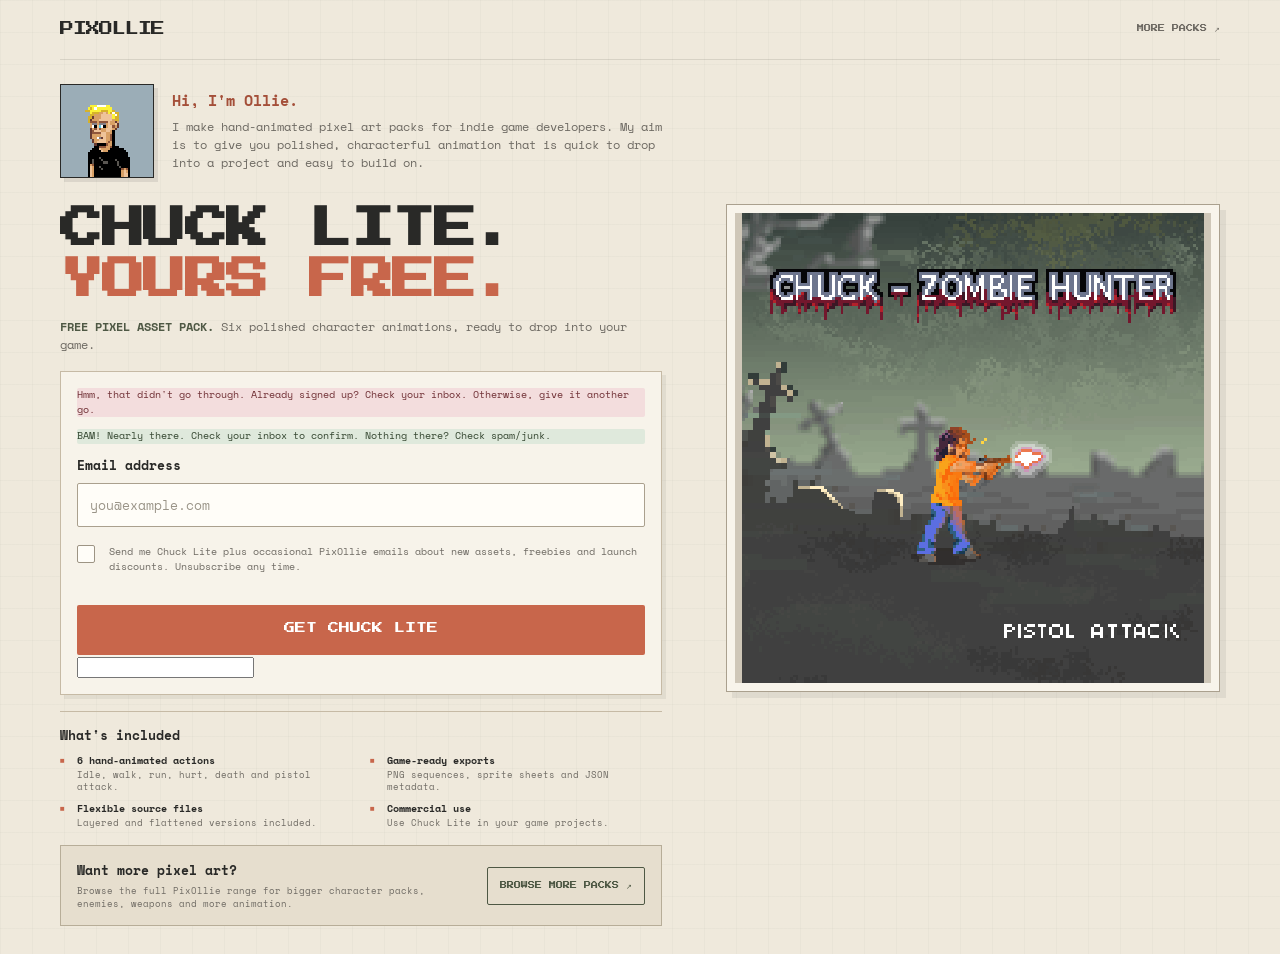
==== commit dd40c67a: "Add files via upload" ====
--- a/index.html
+++ b/index.html
@@ -11,7 +11,7 @@
   <link rel="preconnect" href="https://fonts.gstatic.com" crossorigin>
   <link href="https://fonts.googleapis.com/css2?family=Press+Start+2P&family=Space+Mono:wght@400;700&display=swap" rel="stylesheet">
   <link rel="stylesheet" href="https://sibforms.com/forms/end-form/build/sib-styles.css">
-  <link rel="stylesheet" href="styles.css?v=12">
+  <link rel="stylesheet" href="styles.css?v=13">
   <style>
     /* Brevo form: one clean override set, no accumulated patches. */
     .signup-card .sib-form,
@@ -38,16 +38,61 @@
       color:var(--error) !important; font-family:"Space Mono",monospace !important; font-size:10px !important;
     }
     .signup-card .consent-label {
-      display:grid !important; grid-template-columns:18px minmax(0,1fr) !important; column-gap:12px !important;
-      align-items:start !important; width:100% !important; margin:0 !important; padding:0 !important; cursor:pointer !important;
-    }
-    .signup-card .consent-label .input_replaced {
-      position:static !important; display:block !important; width:16px !important; height:16px !important;
-      margin:2px 0 0 !important; padding:0 !important; opacity:1 !important; pointer-events:auto !important;
-      appearance:auto !important; -webkit-appearance:checkbox !important; accent-color:#c8664b !important;
+      position: relative !important;
+      display: grid !important;
+      grid-template-columns: 20px minmax(0,1fr) !important;
+      column-gap: 12px !important;
+      align-items: start !important;
+      width: 100% !important;
+      margin: 0 !important;
+      padding: 0 !important;
+      cursor: pointer !important;
+    }
+    .signup-card .pixollie-consent-input {
+      position: absolute !important;
+      width: 1px !important;
+      height: 1px !important;
+      margin: 0 !important;
+      padding: 0 !important;
+      opacity: 0 !important;
+      overflow: hidden !important;
+      pointer-events: none !important;
+    }
+    .signup-card .pixollie-consent-box {
+      position: relative !important;
+      display: block !important;
+      grid-column: 1 !important;
+      width: 18px !important;
+      height: 18px !important;
+      margin: 1px 0 0 !important;
+      padding: 0 !important;
+      border: 1px solid #9d9484 !important;
+      border-radius: 2px !important;
+      background: #fffdf8 !important;
+      box-sizing: border-box !important;
+    }
+    .signup-card .pixollie-consent-input:focus-visible + .pixollie-consent-box {
+      outline: 2px solid var(--accent) !important;
+      outline-offset: 2px !important;
+    }
+    .signup-card .pixollie-consent-input:checked + .pixollie-consent-box {
+      border-color: var(--accent) !important;
+      background: var(--accent) !important;
+    }
+    .signup-card .pixollie-consent-input:checked + .pixollie-consent-box::after {
+      content: "" !important;
+      position: absolute !important;
+      left: 5px !important;
+      top: 2px !important;
+      width: 4px !important;
+      height: 8px !important;
+      border: solid #fff !important;
+      border-width: 0 2px 2px 0 !important;
+      transform: rotate(45deg) !important;
+      box-sizing: border-box !important;
     }
     .signup-card .consent-copy {
-      display:block !important; min-width:0 !important; margin:0 !important; padding:0 !important;
+      display:block !important; grid-column:2 !important; min-width:0 !important; margin:0 !important; padding:0 !important;
       color:var(--muted) !important; font-family:"Space Mono",monospace !important; font-size:10px !important;
       line-height:1.5 !important; text-align:left !important;
     }
@@ -115,7 +160,8 @@
                       <div class="form__label-row">
                         <div class="entry__choice">
                           <label class="consent-label">
-                            <input type="checkbox" class="input_replaced" value="1" id="OPT_IN" name="OPT_IN">
+                            <input type="checkbox" class="input_replaced pixollie-consent-input" value="1" id="OPT_IN" name="OPT_IN" required>
+                            <span class="pixollie-consent-box" aria-hidden="true"></span>
                             <span class="consent-copy">Send me Chuck Lite plus occasional PixOllie emails about new assets, freebies and launch discounts. Unsubscribe any time.</span>
                           </label>
                         </div>
@@ -187,6 +233,6 @@
       new MutationObserver(enforce).observe(document.body, {subtree:true, childList:true, characterData:true});
     })();
   </script>
-  <script src="script.js?v=12"></script>
+  <script src="script.js?v=13"></script>
 </body>
 </html>
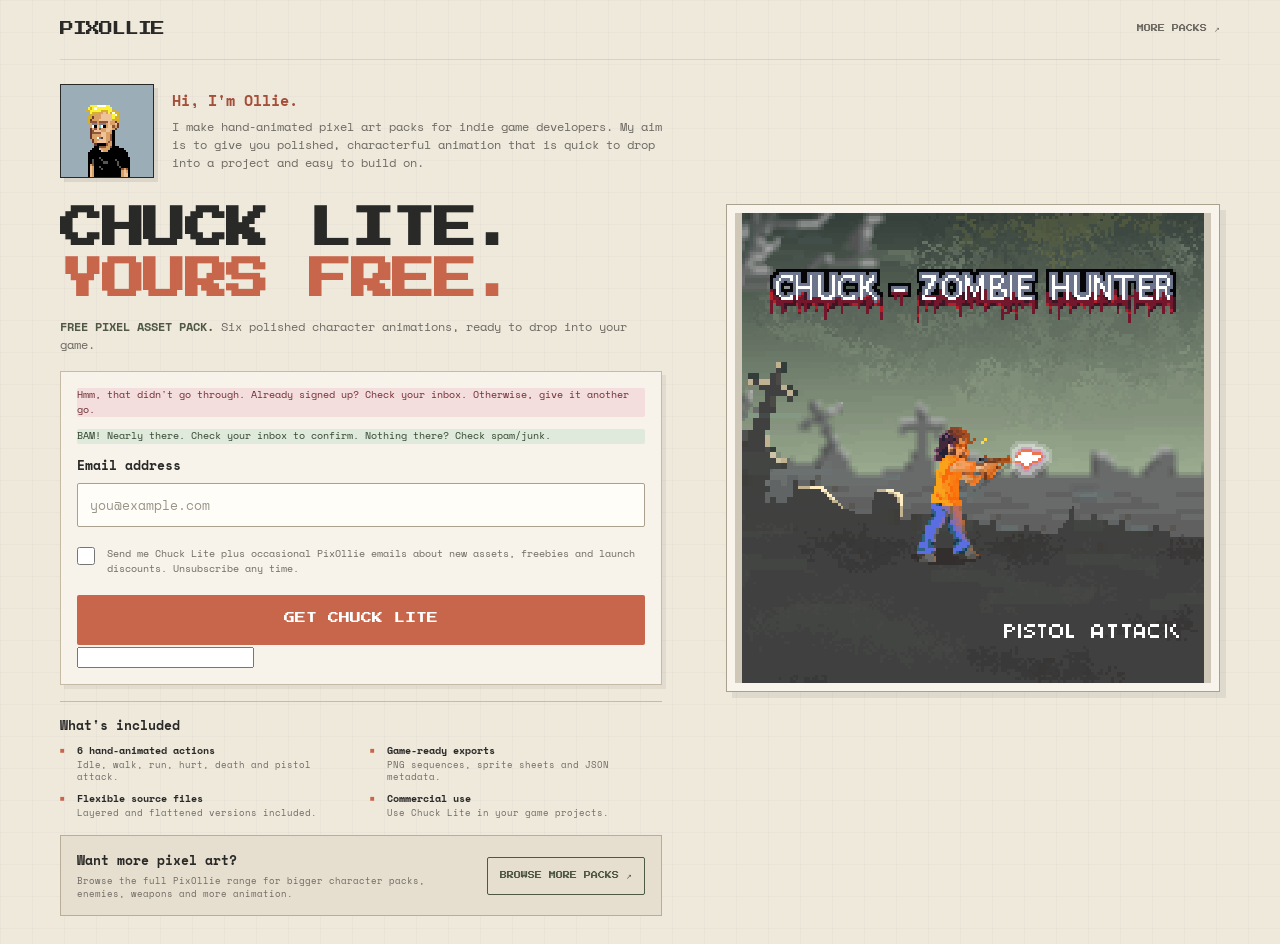
==== commit f1dd7b35: "Add files via upload" ====
--- a/index.html
+++ b/index.html
@@ -11,7 +11,7 @@
   <link rel="preconnect" href="https://fonts.gstatic.com" crossorigin>
   <link href="https://fonts.googleapis.com/css2?family=Press+Start+2P&family=Space+Mono:wght@400;700&display=swap" rel="stylesheet">
   <link rel="stylesheet" href="https://sibforms.com/forms/end-form/build/sib-styles.css">
-  <link rel="stylesheet" href="styles.css?v=13">
+  <link rel="stylesheet" href="styles.css?v=14">
   <style>
     /* Brevo form: one clean override set, no accumulated patches. */
     .signup-card .sib-form,
@@ -107,6 +107,66 @@
     }
     .signup-card .sib-form-message-panel__text { justify-content:flex-start !important; text-align:left !important; }
     .signup-card .sib-notification__icon { display:none !important; }
+  
+    /* v14: isolated native consent row. No Brevo checkbox replacement classes or fake spans. */
+    .signup-card .pix-consent-field {
+      margin: 14px 0 0 !important;
+      padding: 0 !important;
+    }
+    .signup-card .pix-consent-field .form__entry,
+    .signup-card .pix-consent-field .form__label-row {
+      margin: 0 !important;
+      padding: 0 !important;
+    }
+    .signup-card .pix-consent-row {
+      all: revert !important;
+      box-sizing: border-box !important;
+      display: flex !important;
+      align-items: flex-start !important;
+      gap: 12px !important;
+      width: 100% !important;
+      margin: 0 !important;
+      padding: 0 !important;
+    }
+    .signup-card .pix-consent-native {
+      all: revert !important;
+      box-sizing: border-box !important;
+      display: block !important;
+      position: static !important;
+      flex: 0 0 18px !important;
+      width: 18px !important;
+      height: 18px !important;
+      min-width: 18px !important;
+      margin: 1px 0 0 !important;
+      padding: 0 !important;
+      opacity: 1 !important;
+      visibility: visible !important;
+      pointer-events: auto !important;
+      transform: none !important;
+      appearance: auto !important;
+      -webkit-appearance: checkbox !important;
+      accent-color: #c8664b !important;
+    }
+    .signup-card .pix-consent-text {
+      all: revert !important;
+      box-sizing: border-box !important;
+      display: block !important;
+      position: static !important;
+      flex: 1 1 auto !important;
+      min-width: 0 !important;
+      margin: 0 !important;
+      padding: 0 !important;
+      transform: none !important;
+      text-indent: 0 !important;
+      color: #6e6a63 !important;
+      font-family: "Space Mono", monospace !important;
+      font-size: 10px !important;
+      font-weight: 400 !important;
+      line-height: 1.5 !important;
+      text-align: left !important;
+      cursor: pointer !important;
+    }
+
   </style>
 </head>
 <body>
@@ -154,16 +214,12 @@
                       <label class="entry__error entry__error--primary"></label>
                     </div>
                   </div>
-
-                  <div class="brevo-field sib-optin sib-form-block">
+                  <div class="brevo-field sib-optin sib-form-block pix-consent-field">
                     <div class="form__entry entry_mcq">
                       <div class="form__label-row">
-                        <div class="entry__choice">
-                          <label class="consent-label">
-                            <input type="checkbox" class="input_replaced pixollie-consent-input" value="1" id="OPT_IN" name="OPT_IN" required>
-                            <span class="pixollie-consent-box" aria-hidden="true"></span>
-                            <span class="consent-copy">Send me Chuck Lite plus occasional PixOllie emails about new assets, freebies and launch discounts. Unsubscribe any time.</span>
-                          </label>
+                        <div class="pix-consent-row">
+                          <input type="checkbox" id="OPT_IN" name="OPT_IN" value="1" required class="pix-consent-native">
+                          <label for="OPT_IN" class="pix-consent-text">Send me Chuck Lite plus occasional PixOllie emails about new assets, freebies and launch discounts. Unsubscribe any time.</label>
                         </div>
                       </div>
                       <label class="entry__error entry__error--primary"></label>
@@ -233,6 +289,6 @@
       new MutationObserver(enforce).observe(document.body, {subtree:true, childList:true, characterData:true});
     })();
   </script>
-  <script src="script.js?v=13"></script>
+  <script src="script.js?v=14"></script>
 </body>
 </html>
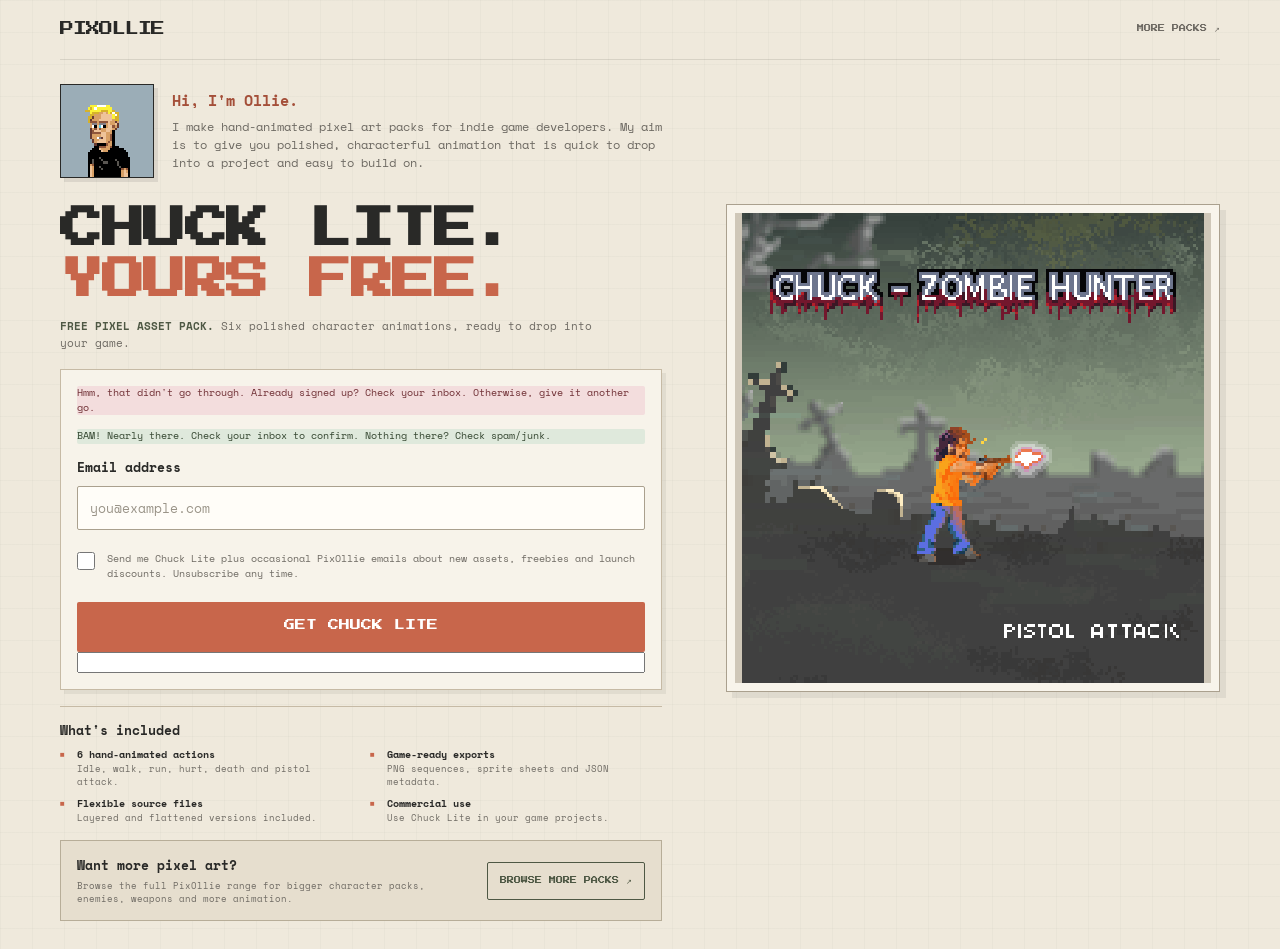
==== commit 427c2361: "Add files via upload" ====
--- a/index.html
+++ b/index.html
@@ -11,129 +11,126 @@
   <link rel="preconnect" href="https://fonts.gstatic.com" crossorigin>
   <link href="https://fonts.googleapis.com/css2?family=Press+Start+2P&family=Space+Mono:wght@400;700&display=swap" rel="stylesheet">
   <link rel="stylesheet" href="https://sibforms.com/forms/end-form/build/sib-styles.css">
-  <link rel="stylesheet" href="styles.css?v=14">
+  <link rel="stylesheet" href="styles.css?v=15">
   <style>
-    /* Brevo form: one clean override set, no accumulated patches. */
+    /* v15: clean Brevo layout override. */
+    .no-break { white-space: nowrap; }
+    .product-summary { font-size: 11.3px !important; }
+
     .signup-card .sib-form,
     .signup-card .sib-form-container,
-    .signup-card #sib-container {
-      width:100% !important; max-width:none !important; margin:0 !important; padding:0 !important;
-      background:transparent !important; border:0 !important; border-radius:0 !important; text-align:left !important;
-    }
-    .signup-card .brevo-field { margin:0 0 12px; }
+    .signup-card #sib-container,
+    .signup-card #sib-form {
+      width: 100% !important;
+      max-width: none !important;
+      margin: 0 !important;
+      padding: 0 !important;
+      background: transparent !important;
+      border: 0 !important;
+      border-radius: 0 !important;
+      text-align: left !important;
+      box-sizing: border-box !important;
+    }
+
+    .signup-card #sib-form {
+      display: flex !important;
+      flex-direction: column !important;
+      align-items: stretch !important;
+    }
+
+    .signup-card .sib-form-block,
+    .signup-card .sib-input,
+    .signup-card .sib-optin,
+    .signup-card .form__entry,
+    .signup-card .form__label-row,
+    .signup-card .entry__choice {
+      width: 100% !important;
+      max-width: none !important;
+      margin-left: 0 !important;
+      margin-right: 0 !important;
+      padding-left: 0 !important;
+      padding-right: 0 !important;
+      box-sizing: border-box !important;
+    }
+
+    .signup-card .brevo-field {
+      margin-top: 0 !important;
+      margin-bottom: 16px !important;
+      padding-top: 0 !important;
+      padding-bottom: 0 !important;
+    }
+
     .signup-card .entry__label {
-      display:block !important; margin:0 0 8px !important; color:var(--ink) !important;
-      font-family:"Space Mono",monospace !important; font-size:13px !important; font-weight:700 !important;
-    }
-    .signup-card .entry__field { padding:0 !important; border:0 !important; background:transparent !important; }
+      display: block !important;
+      margin: 0 0 9px !important;
+      padding: 0 !important;
+      color: var(--ink) !important;
+      font-family: "Space Mono", monospace !important;
+      font-size: 13px !important;
+      font-weight: 700 !important;
+      text-align: left !important;
+    }
+
+    .signup-card .entry__field {
+      width: 100% !important;
+      margin: 0 !important;
+      padding: 0 !important;
+      border: 0 !important;
+      background: transparent !important;
+    }
+
     .signup-card input.input {
-      width:100% !important; height:auto !important; padding:11px 12px !important;
-      border:1px solid #aaa08e !important; border-radius:2px !important; outline:none !important;
-      background:#fffdf8 !important; color:var(--ink) !important;
-      font-family:"Space Mono",monospace !important; font-size:13px !important;
-    }
-    .signup-card input.input:focus { border-color:var(--accent) !important; box-shadow:0 0 0 3px rgba(200,102,75,.12) !important; }
+      display: block !important;
+      width: 100% !important;
+      height: auto !important;
+      margin: 0 !important;
+      padding: 11px 12px !important;
+      border: 1px solid #aaa08e !important;
+      border-radius: 2px !important;
+      outline: none !important;
+      background: #fffdf8 !important;
+      color: var(--ink) !important;
+      font-family: "Space Mono", monospace !important;
+      font-size: 13px !important;
+      box-sizing: border-box !important;
+    }
+
+    .signup-card input.input:focus {
+      border-color: var(--accent) !important;
+      box-shadow: 0 0 0 3px rgba(200,102,75,.12) !important;
+    }
+
     .signup-card .entry__error {
-      display:block !important; padding:5px 0 0 !important; border:0 !important; background:transparent !important;
-      color:var(--error) !important; font-family:"Space Mono",monospace !important; font-size:10px !important;
-    }
-    .signup-card .consent-label {
-      position: relative !important;
+      display: block !important;
+      margin: 0 !important;
+      padding: 5px 0 0 !important;
+      border: 0 !important;
+      background: transparent !important;
+      color: var(--error) !important;
+      font-family: "Space Mono", monospace !important;
+      font-size: 10px !important;
+    }
+
+    /* Plain native checkbox. Its row uses the exact same full width as the email field and CTA. */
+    .signup-card .pix-consent-field {
+      margin-bottom: 16px !important;
+    }
+
+    .signup-card .pix-consent-row {
       display: grid !important;
-      grid-template-columns: 20px minmax(0,1fr) !important;
+      grid-template-columns: 18px minmax(0, 1fr) !important;
       column-gap: 12px !important;
       align-items: start !important;
       width: 100% !important;
       margin: 0 !important;
       padding: 0 !important;
-      cursor: pointer !important;
-    }
-    .signup-card .pixollie-consent-input {
-      position: absolute !important;
-      width: 1px !important;
-      height: 1px !important;
-      margin: 0 !important;
-      padding: 0 !important;
-      opacity: 0 !important;
-      overflow: hidden !important;
-      pointer-events: none !important;
-    }
-    .signup-card .pixollie-consent-box {
-      position: relative !important;
-      display: block !important;
+      box-sizing: border-box !important;
+    }
+
+    .signup-card .pix-consent-native {
+      display: block !important;
+      position: static !important;
       grid-column: 1 !important;
-      width: 18px !important;
-      height: 18px !important;
-      margin: 1px 0 0 !important;
-      padding: 0 !important;
-      border: 1px solid #9d9484 !important;
-      border-radius: 2px !important;
-      background: #fffdf8 !important;
-      box-sizing: border-box !important;
-    }
-    .signup-card .pixollie-consent-input:focus-visible + .pixollie-consent-box {
-      outline: 2px solid var(--accent) !important;
-      outline-offset: 2px !important;
-    }
-    .signup-card .pixollie-consent-input:checked + .pixollie-consent-box {
-      border-color: var(--accent) !important;
-      background: var(--accent) !important;
-    }
-    .signup-card .pixollie-consent-input:checked + .pixollie-consent-box::after {
-      content: "" !important;
-      position: absolute !important;
-      left: 5px !important;
-      top: 2px !important;
-      width: 4px !important;
-      height: 8px !important;
-      border: solid #fff !important;
-      border-width: 0 2px 2px 0 !important;
-      transform: rotate(45deg) !important;
-      box-sizing: border-box !important;
-    }
-    .signup-card .consent-copy {
-      display:block !important; grid-column:2 !important; min-width:0 !important; margin:0 !important; padding:0 !important;
-      color:var(--muted) !important; font-family:"Space Mono",monospace !important; font-size:10px !important;
-      line-height:1.5 !important; text-align:left !important;
-    }
-    .signup-card .g-recaptcha-v3 { display:none !important; }
-    .signup-card .primary-button { margin-top:14px !important; }
-    .signup-card .progress-indicator__icon {
-      width:16px !important; height:16px !important; min-width:16px !important; max-width:16px !important; flex:0 0 16px !important;
-    }
-    .signup-card .sib-form-message-panel {
-      max-width:none !important; margin:0 0 12px !important; border-width:1px !important; border-radius:2px !important;
-      font-family:"Space Mono",monospace !important; font-size:10px !important; text-align:left !important;
-    }
-    .signup-card .sib-form-message-panel__text { justify-content:flex-start !important; text-align:left !important; }
-    .signup-card .sib-notification__icon { display:none !important; }
-  
-    /* v14: isolated native consent row. No Brevo checkbox replacement classes or fake spans. */
-    .signup-card .pix-consent-field {
-      margin: 14px 0 0 !important;
-      padding: 0 !important;
-    }
-    .signup-card .pix-consent-field .form__entry,
-    .signup-card .pix-consent-field .form__label-row {
-      margin: 0 !important;
-      padding: 0 !important;
-    }
-    .signup-card .pix-consent-row {
-      all: revert !important;
-      box-sizing: border-box !important;
-      display: flex !important;
-      align-items: flex-start !important;
-      gap: 12px !important;
-      width: 100% !important;
-      margin: 0 !important;
-      padding: 0 !important;
-    }
-    .signup-card .pix-consent-native {
-      all: revert !important;
-      box-sizing: border-box !important;
-      display: block !important;
-      position: static !important;
-      flex: 0 0 18px !important;
       width: 18px !important;
       height: 18px !important;
       min-width: 18px !important;
@@ -146,27 +143,60 @@
       appearance: auto !important;
       -webkit-appearance: checkbox !important;
       accent-color: #c8664b !important;
-    }
+      box-sizing: border-box !important;
+    }
+
     .signup-card .pix-consent-text {
-      all: revert !important;
-      box-sizing: border-box !important;
       display: block !important;
       position: static !important;
-      flex: 1 1 auto !important;
+      grid-column: 2 !important;
       min-width: 0 !important;
       margin: 0 !important;
       padding: 0 !important;
-      transform: none !important;
-      text-indent: 0 !important;
-      color: #6e6a63 !important;
+      color: var(--muted) !important;
       font-family: "Space Mono", monospace !important;
       font-size: 10px !important;
       font-weight: 400 !important;
       line-height: 1.5 !important;
       text-align: left !important;
       cursor: pointer !important;
-    }
-
+      box-sizing: border-box !important;
+    }
+
+    .signup-card .g-recaptcha-v3 { display: none !important; }
+
+    .signup-card .primary-button {
+      width: 100% !important;
+      margin: 0 !important;
+    }
+
+    .signup-card .progress-indicator__icon {
+      width: 16px !important;
+      height: 16px !important;
+      min-width: 16px !important;
+      max-width: 16px !important;
+      flex: 0 0 16px !important;
+    }
+
+    /* Brevo expects these panels inside #sib-form-container. Keep them hidden until Brevo reveals one. */
+    .signup-card .sib-form-message-panel {
+      max-width: none !important;
+      width: 100% !important;
+      margin: 0 0 14px !important;
+      border-width: 1px !important;
+      border-radius: 2px !important;
+      font-family: "Space Mono", monospace !important;
+      font-size: 10px !important;
+      text-align: left !important;
+      box-sizing: border-box !important;
+    }
+
+    .signup-card .sib-form-message-panel__text {
+      justify-content: flex-start !important;
+      text-align: left !important;
+    }
+
+    .signup-card .sib-notification__icon { display: none !important; }
   </style>
 </head>
 <body>
@@ -188,19 +218,18 @@
       <div class="left-col">
         <div class="intro">
           <h1>CHUCK LITE.<br><span>YOURS FREE.</span></h1>
-          <p class="product-summary"><strong>FREE PIXEL ASSET PACK.</strong> Six polished character animations, ready to drop into your game.</p>
+          <p class="product-summary"><strong>FREE PIXEL ASSET PACK.</strong> Six polished character animations, ready to drop into <span class="no-break">your game.</span></p>
         </div>
 
         <div class="signup-card">
-          <div id="error-message" class="sib-form-message-panel pix-message pix-message-error">
-            <div class="sib-form-message-panel__text"><span class="sib-form-message-panel__inner-text">Hmm, that didn't go through. Already signed up? Check your inbox. Otherwise, give it another go.</span></div>
-          </div>
-          <div id="success-message" class="sib-form-message-panel pix-message pix-message-success">
-            <div class="sib-form-message-panel__text"><span class="sib-form-message-panel__inner-text">BAM! Nearly there. Check your inbox to confirm. Nothing there? Check spam/junk.</span></div>
-          </div>
-
           <div class="sib-form">
             <div id="sib-form-container" class="sib-form-container">
+              <div id="error-message" class="sib-form-message-panel pix-message pix-message-error">
+                <div class="sib-form-message-panel__text"><span class="sib-form-message-panel__inner-text">Hmm, that didn't go through. Already signed up? Check your inbox. Otherwise, give it another go.</span></div>
+              </div>
+              <div id="success-message" class="sib-form-message-panel pix-message pix-message-success">
+                <div class="sib-form-message-panel__text"><span class="sib-form-message-panel__inner-text">BAM! Nearly there. Check your inbox to confirm. Nothing there? Check spam/junk.</span></div>
+              </div>
               <div id="sib-container">
                 <form id="sib-form" method="POST" action="https://a9a54b87.sibforms.com/serve/[base64]" data-type="subscription">
                   <div class="brevo-field sib-input sib-form-block">
@@ -289,6 +318,6 @@
       new MutationObserver(enforce).observe(document.body, {subtree:true, childList:true, characterData:true});
     })();
   </script>
-  <script src="script.js?v=14"></script>
+  <script src="script.js?v=15"></script>
 </body>
 </html>
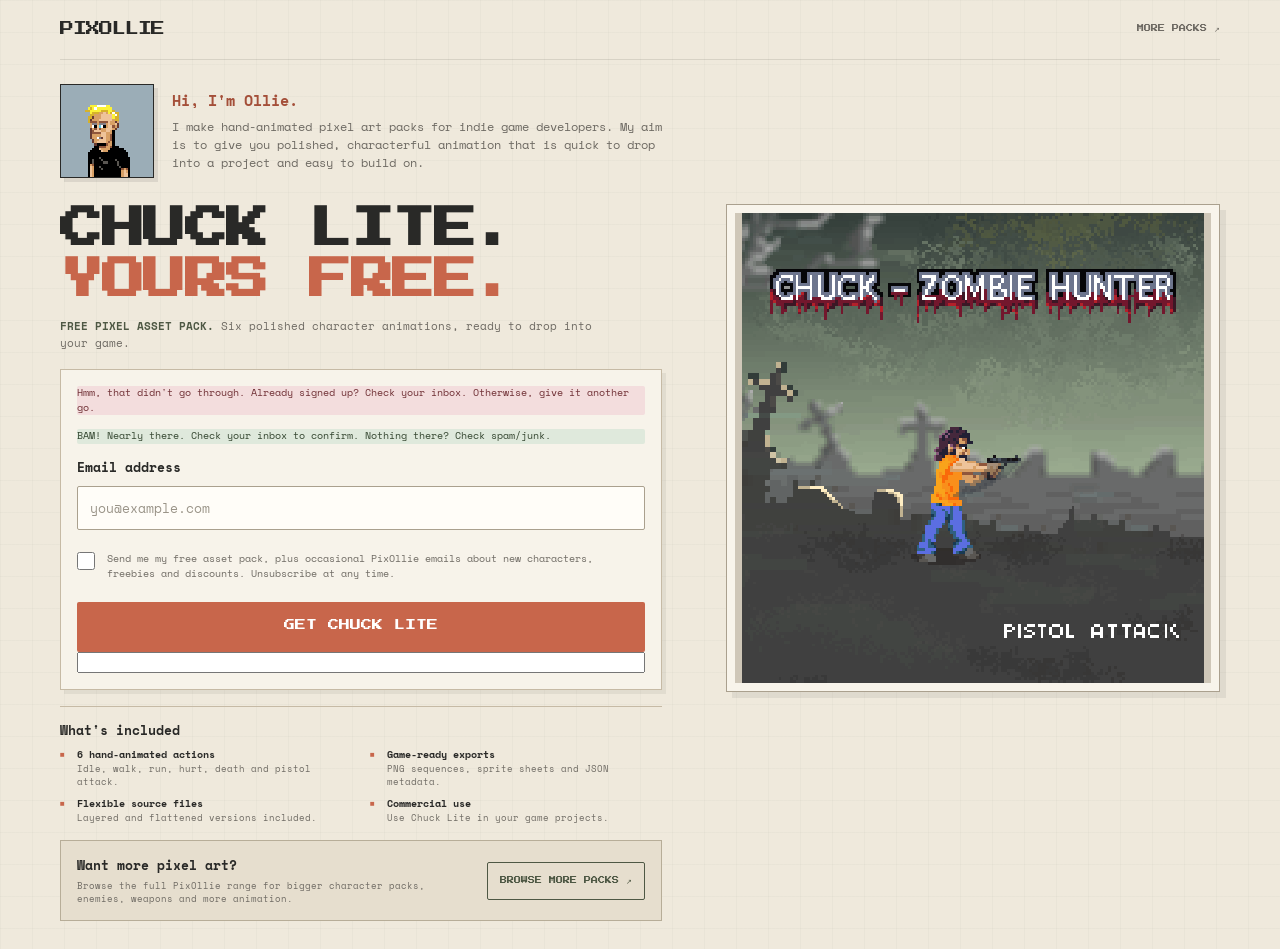
==== commit c8c95e77: "Update index.html Updated tick box text" ====
--- a/index.html
+++ b/index.html
@@ -248,7 +248,7 @@
                       <div class="form__label-row">
                         <div class="pix-consent-row">
                           <input type="checkbox" id="OPT_IN" name="OPT_IN" value="1" required class="pix-consent-native">
-                          <label for="OPT_IN" class="pix-consent-text">Send me Chuck Lite plus occasional PixOllie emails about new assets, freebies and launch discounts. Unsubscribe any time.</label>
+                          <label for="OPT_IN" class="pix-consent-text">Send me my free asset pack, plus occasional PixOllie emails about new characters, freebies and discounts. Unsubscribe at any time.</label>
                         </div>
                       </div>
                       <label class="entry__error entry__error--primary"></label>
@@ -320,4 +320,4 @@
   </script>
   <script src="script.js?v=15"></script>
 </body>
-</html>+</html>
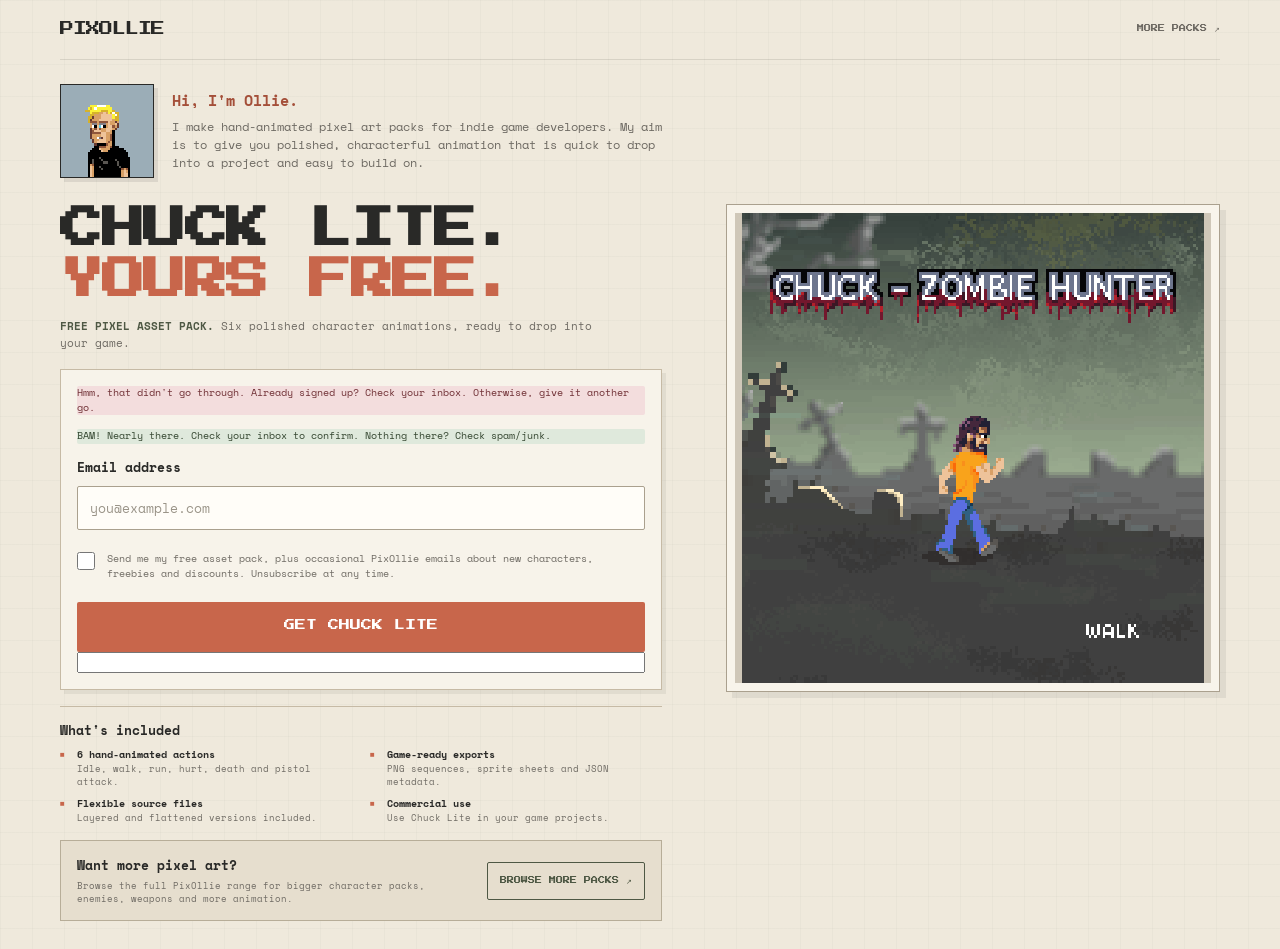
==== commit 8a19e9aa: "Add files via upload Adding Goatcounter analytics" ====
--- a/index.html
+++ b/index.html
@@ -318,6 +318,8 @@
       new MutationObserver(enforce).observe(document.body, {subtree:true, childList:true, characterData:true});
     })();
   </script>
-  <script src="script.js?v=15"></script>
+  <script src="script.js?v=16"></script>
+  <script data-goatcounter="https://pixollie.goatcounter.com/count"
+          async src="//gc.zgo.at/count.js"></script>
 </body>
-</html>
+</html>
